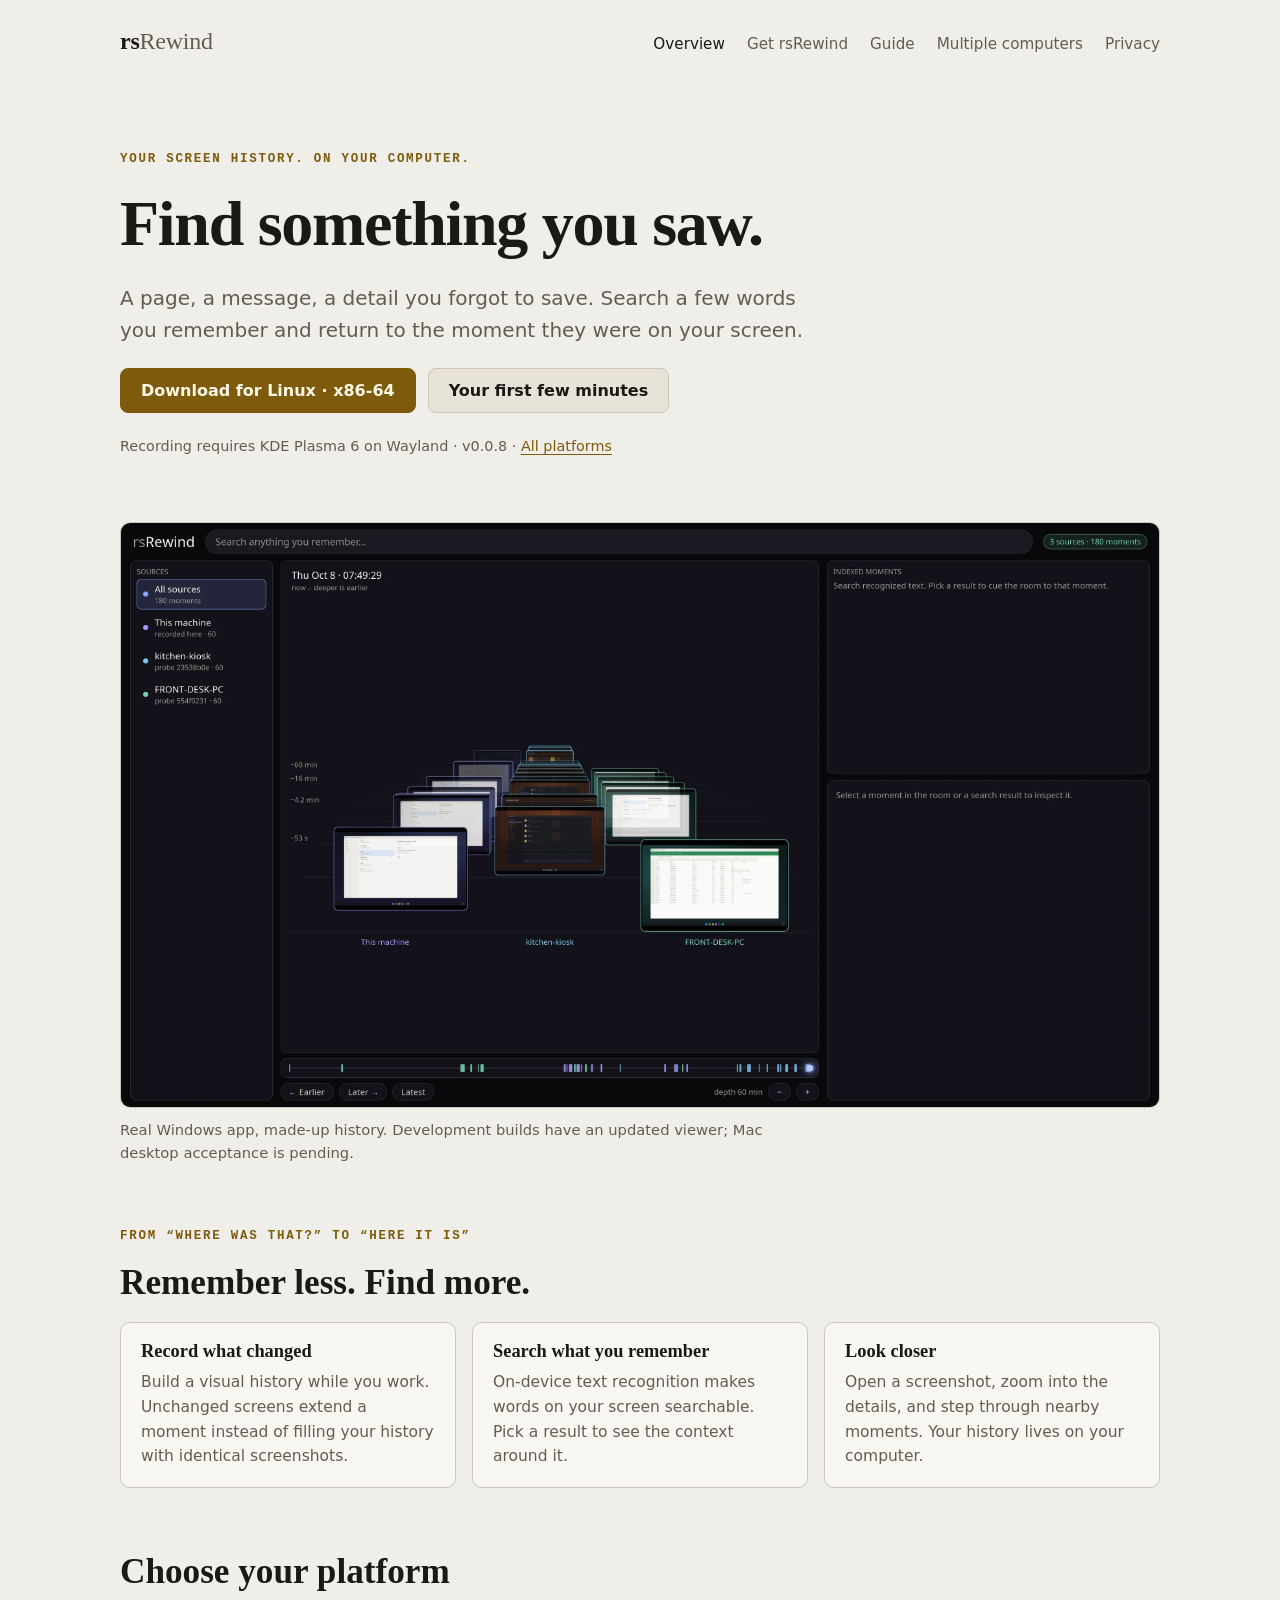
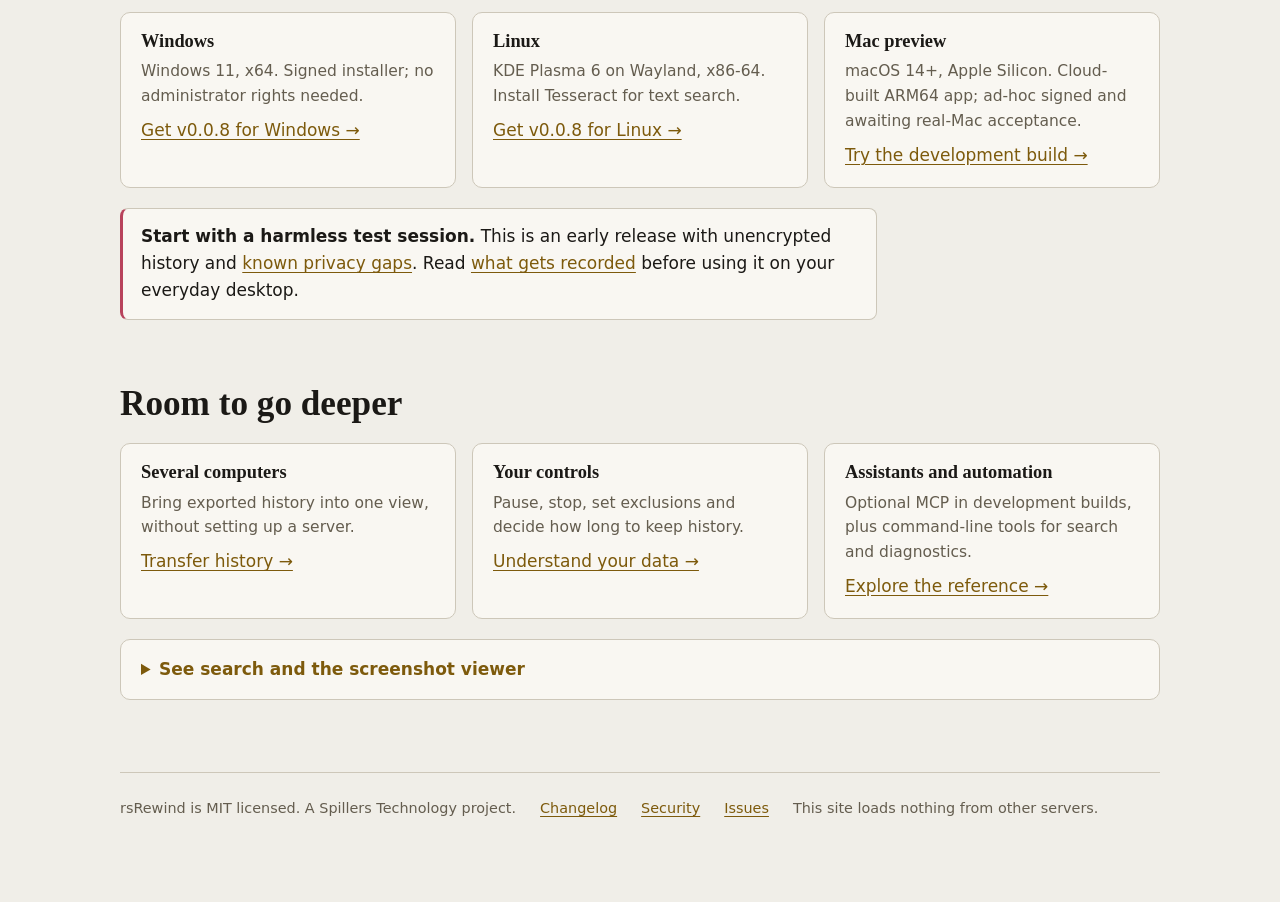
==== site/index.html @ f1f57390 "release: 0.0.8, start the tray icon with the recorder The window starts the tray icon when it finds " ====
<!doctype html>
<html lang="en">
<head>
<meta charset="utf-8">
<meta name="viewport" content="width=device-width,initial-scale=1">
<title>rsRewind — find something you saw</title>
<meta name="description" content="Search your own screen history. Local recording for Windows and KDE Plasma, with an Apple Silicon development preview.">
<link rel="icon" href="data:image/svg+xml,%3Csvg xmlns=%27http://www.w3.org/2000/svg%27 viewBox=%270 0 32 32%27%3E%3Crect width=%2732%27 height=%2732%27 rx=%277%27 fill=%27%230e0d0c%27/%3E%3Ccircle cx=%2716%27 cy=%2716%27 r=%278%27 fill=%27none%27 stroke=%27%23d4a64a%27 stroke-width=%273%27/%3E%3Cpath d=%27M16 8v8l-5 3%27 stroke=%27%23d4a64a%27 stroke-width=%273%27 fill=%27none%27/%3E%3C/svg%3E">
<link rel="stylesheet" href="style.css">
</head>
<body>
<a class="skip" href="#main">Skip to content</a>
<div class="wrap">
<header class="top"><a class="brand" href="index.html">rs<span>Rewind</span></a><nav aria-label="Site"><a href="index.html" aria-current="page">Overview</a><a href="install.html">Get rsRewind</a><a href="guide.html">Guide</a><a href="probes.html">Multiple computers</a><a href="privacy.html">Privacy</a></nav></header>
<main id="main">
<section class="hero"><div class="kicker">Your screen history. On your computer.</div><h1>Find something you saw.</h1><p class="lede">A page, a message, a detail you forgot to save. Search a few words you remember and return to the moment they were on your screen.</p><div class="cta"><a class="btn primary" data-platform-download href="install.html">Get rsRewind</a><a class="btn" href="guide.html">Your first few minutes</a></div><p class="note" data-platform-note>Windows and Linux v0.0.8 · Apple Silicon development preview · <a href="install.html">All platforms</a></p></section>
<figure class="shot wide"><picture><source srcset="img/room-dark.webp" type="image/webp"><img src="img/room-dark.png" width="3200" height="1800" alt="The Windows viewer showing a timeline of screenshots from three computers."></picture><figcaption>Real Windows app, made-up history. Development builds have an updated viewer; Mac desktop acceptance is pending.</figcaption></figure>
<section><div class="kicker">From “where was that?” to “here it is”</div><h2>Remember less. Find more.</h2><div class="grid"><div class="card"><h3>Record what changed</h3><p>Build a visual history while you work. Unchanged screens extend a moment instead of filling your history with identical screenshots.</p></div><div class="card"><h3>Search what you remember</h3><p>On-device text recognition makes words on your screen searchable. Pick a result to see the context around it.</p></div><div class="card"><h3>Look closer</h3><p>Open a screenshot, zoom into the details, and step through nearby moments. Your history lives on your computer.</p></div></div></section>
<section><h2>Choose your platform</h2><div class="grid"><div class="card"><h3>Windows</h3><p>Windows 11, x64. Signed installer; no administrator rights needed.</p><a href="install.html#windows">Get v0.0.8 for Windows →</a></div><div class="card"><h3>Linux</h3><p>KDE Plasma 6 on Wayland, x86-64. Install Tesseract for text search.</p><a href="install.html#linux">Get v0.0.8 for Linux →</a></div><div class="card"><h3>Mac preview</h3><p>macOS 14+, Apple Silicon. Cloud-built ARM64 app; ad-hoc signed and awaiting real-Mac acceptance.</p><a href="install.html#macos">Try the development build →</a></div></div><div class="callout warn"><p><strong>Start with a harmless test session.</strong> This is an early release with unencrypted history and <a href="https://github.com/spilloid/rsRewind/issues/12">known privacy gaps</a>. Read <a href="privacy.html">what gets recorded</a> before using it on your everyday desktop.</p></div></section>
<section><h2>Room to go deeper</h2><div class="grid"><div class="card"><h3>Several computers</h3><p>Bring exported history into one view, without setting up a server.</p><a href="probes.html">Transfer history →</a></div><div class="card"><h3>Your controls</h3><p>Pause, stop, set exclusions and decide how long to keep history.</p><a href="privacy.html">Understand your data →</a></div><div class="card"><h3>Assistants and automation</h3><p>Optional MCP in development builds, plus command-line tools for search and diagnostics.</p><a href="https://github.com/spilloid/rsRewind/blob/main/docs/README.md">Explore the reference →</a></div></div><details><summary>See search and the screenshot viewer</summary><div class="shots"><figure class="shot"><img src="img/search-cue.webp" width="3200" height="1800" loading="lazy" alt="A search result selecting its matching screenshot."><figcaption>Search takes you back to the matching moment.</figcaption></figure><figure class="shot"><img src="img/viewer-fullscreen.webp" width="3200" height="1800" loading="lazy" alt="A full-window screenshot with matching words highlighted."><figcaption>Look closer, then step through adjacent moments.</figcaption></figure></div></details></section>
</main>
<footer>
  <span>rsRewind is MIT licensed. A Spillers Technology project.</span>
  <a href="https://github.com/spilloid/rsRewind/blob/main/CHANGELOG.md">Changelog</a>
  <a href="https://github.com/spilloid/rsRewind/blob/main/SECURITY.md">Security</a>
  <a href="https://github.com/spilloid/rsRewind/issues">Issues</a>
  <span>This site loads nothing from other servers.</span>
</footer>

</div>
<script src="platform.js" defer></script>
</body>
</html>
---- site/style.css ----
/* rsRewind site. Satin black, warm ivory, gold accent. System fonts only: a privacy tool's site
   makes no third-party requests (no web fonts, no analytics, no CDN scripts). */
:root{
  --bg:#0e0d0c; --surface:#171513; --raised:#201d1a; --ink:#efe8da; --muted:#a39a88; --line:#33302b;
  --gold:#d4a64a; --violet:#a597ff; --sky:#6cc1e8; --mint:#6fd0a8; --rose:#e8869a; --on-gold:#17120a;
  --display:Charter,'Iowan Old Style','Palatino Linotype',Palatino,Georgia,serif;
  --body:system-ui,-apple-system,'Segoe UI',Roboto,'Helvetica Neue',sans-serif;
  --mono:ui-monospace,'Cascadia Code','SF Mono',Consolas,monospace;
  color-scheme:dark;
}
@media (prefers-color-scheme:light){:root:not([data-theme="dark"]){
  --bg:#f0eee8; --surface:#f9f7f2; --raised:#e7e3d9; --ink:#1b1916; --muted:#645d4f; --line:#cdc7b9;
  --gold:#7d5a0c; --violet:#5a47d6; --sky:#1f6f99; --mint:#17795a; --rose:#b8435c; --on-gold:#fff8e8; color-scheme:light}}
:root[data-theme="light"]{
  --bg:#f0eee8; --surface:#f9f7f2; --raised:#e7e3d9; --ink:#1b1916; --muted:#645d4f; --line:#cdc7b9;
  --gold:#7d5a0c; --violet:#5a47d6; --sky:#1f6f99; --mint:#17795a; --rose:#b8435c; --on-gold:#fff8e8; color-scheme:light}
:root[data-theme="dark"]{
  --bg:#0e0d0c; --surface:#171513; --raised:#201d1a; --ink:#efe8da; --muted:#a39a88; --line:#33302b;
  --gold:#d4a64a; --violet:#a597ff; --sky:#6cc1e8; --mint:#6fd0a8; --rose:#e8869a; --on-gold:#17120a; color-scheme:dark}
*{box-sizing:border-box}
html{scroll-behavior:smooth}
body{margin:0;background:var(--bg);color:var(--ink);font:400 17px/1.6 var(--body);padding-inline:20px}
a{color:var(--gold);text-underline-offset:3px} a:hover{color:var(--ink)}
a:focus-visible,button:focus-visible{outline:2px solid var(--gold);outline-offset:3px;border-radius:3px}
.wrap{max-width:1040px;margin:0 auto;display:flex;flex-direction:column;gap:72px;padding-block:28px 80px}
header.top{display:flex;flex-wrap:wrap;gap:12px 28px;align-items:baseline;justify-content:space-between}
.brand{font:700 1.5rem var(--display);color:var(--ink);text-decoration:none;letter-spacing:-.01em}
.brand span{color:var(--muted);font-weight:400}
nav{display:flex;flex-wrap:wrap;gap:6px 22px;font-size:.95rem}
nav a{color:var(--muted);text-decoration:none} nav a:hover,nav a[aria-current]{color:var(--ink)}
h1,h2,h3{font-family:var(--display);line-height:1.12;text-wrap:balance;margin:0}
h1{font-size:clamp(2.3rem,6vw,4rem);font-weight:700;letter-spacing:-.02em}
h2{font-size:clamp(1.6rem,3.4vw,2.2rem);font-weight:700}
h3{font-size:1.15rem;font-weight:700}
p{margin:0;max-width:66ch} .lede{font-size:1.25rem;color:var(--muted);max-width:56ch}
.kicker{font:600 .78rem var(--mono);letter-spacing:.14em;text-transform:uppercase;color:var(--gold)}
section{display:flex;flex-direction:column;gap:20px;min-width:0}
.hero{display:flex;flex-direction:column;gap:22px;padding-top:24px}
.cta{display:flex;flex-wrap:wrap;gap:12px;align-items:center}
.btn{display:inline-block;font:600 1rem var(--body);padding:12px 20px;border-radius:8px;text-decoration:none;border:1px solid var(--line);color:var(--ink);background:var(--raised)}
.btn.primary{background:var(--gold);color:var(--on-gold);border-color:var(--gold)}
.btn:hover{border-color:var(--gold);color:var(--ink)} .btn.primary:hover{color:var(--on-gold);filter:brightness(1.08)}
.note{font-size:.9rem;color:var(--muted)}
.grid{display:grid;grid-template-columns:repeat(auto-fit,minmax(250px,1fr));gap:16px}
.card{background:var(--surface);border:1px solid var(--line);border-radius:10px;padding:18px 20px;display:flex;flex-direction:column;gap:8px;min-width:0}
.card p{font-size:.97rem;color:var(--muted)}
pre,code{font-family:var(--mono)} code{font-size:.9em;background:var(--raised);padding:1px 6px;border-radius:4px}
pre{margin:0;background:var(--surface);border:1px solid var(--line);border-radius:8px;padding:14px 16px;overflow-x:auto;font-size:.88rem;line-height:1.55}
pre code{background:none;padding:0}
.shot{margin:0;display:flex;flex-direction:column;gap:10px}
.shot img{width:100%;height:auto;display:block;border-radius:10px;border:1px solid var(--line);background:var(--surface)}
.shot figcaption{font-size:.92rem;color:var(--muted);max-width:70ch}
.shots{display:grid;grid-template-columns:repeat(auto-fit,minmax(min(100%,460px),1fr));gap:28px}
.shot.wide{grid-column:1/-1}
.tablewrap{overflow-x:auto;border:1px solid var(--line);border-radius:10px}
table{border-collapse:collapse;width:100%;min-width:560px;font-size:.95rem}
th,td{padding:10px 14px;text-align:left;border-bottom:1px solid var(--line);vertical-align:top}
th{font-size:.74rem;letter-spacing:.1em;text-transform:uppercase;color:var(--muted)} tr:last-child td{border-bottom:0}
ol.steps{margin:0;padding-left:1.3em;display:flex;flex-direction:column;gap:14px;max-width:68ch}
.callout{border:1px solid var(--line);border-left:3px solid var(--gold);border-radius:8px;padding:14px 18px;background:var(--surface);max-width:70ch}
.callout.warn{border-left-color:var(--rose)}
footer{border-top:1px solid var(--line);padding-top:24px;display:flex;flex-wrap:wrap;gap:8px 24px;color:var(--muted);font-size:.9rem}
@media (max-width:560px){body{font-size:16px;padding-inline:16px}.wrap{gap:56px}table{min-width:0;font-size:.9rem}th,td{padding:9px 10px}}
@media (prefers-reduced-motion:reduce){html{scroll-behavior:auto}}

main{display:flex;flex-direction:column;gap:64px;min-width:0}
section[id]{scroll-margin-top:24px}
details{border:1px solid var(--line);border-radius:10px;padding:16px 20px;background:var(--surface)}
summary{cursor:pointer;font-weight:600;color:var(--gold)}
summary:focus-visible{outline:2px solid var(--gold);outline-offset:4px}
details[open]>:not(summary){margin-top:18px}
details section{margin-top:32px}
.skip{position:absolute;top:-100px;left:16px;background:var(--surface);padding:12px;z-index:2}
.skip:focus{top:8px}
@media(max-width:560px){main{gap:48px}.btn{width:100%;text-align:center}}
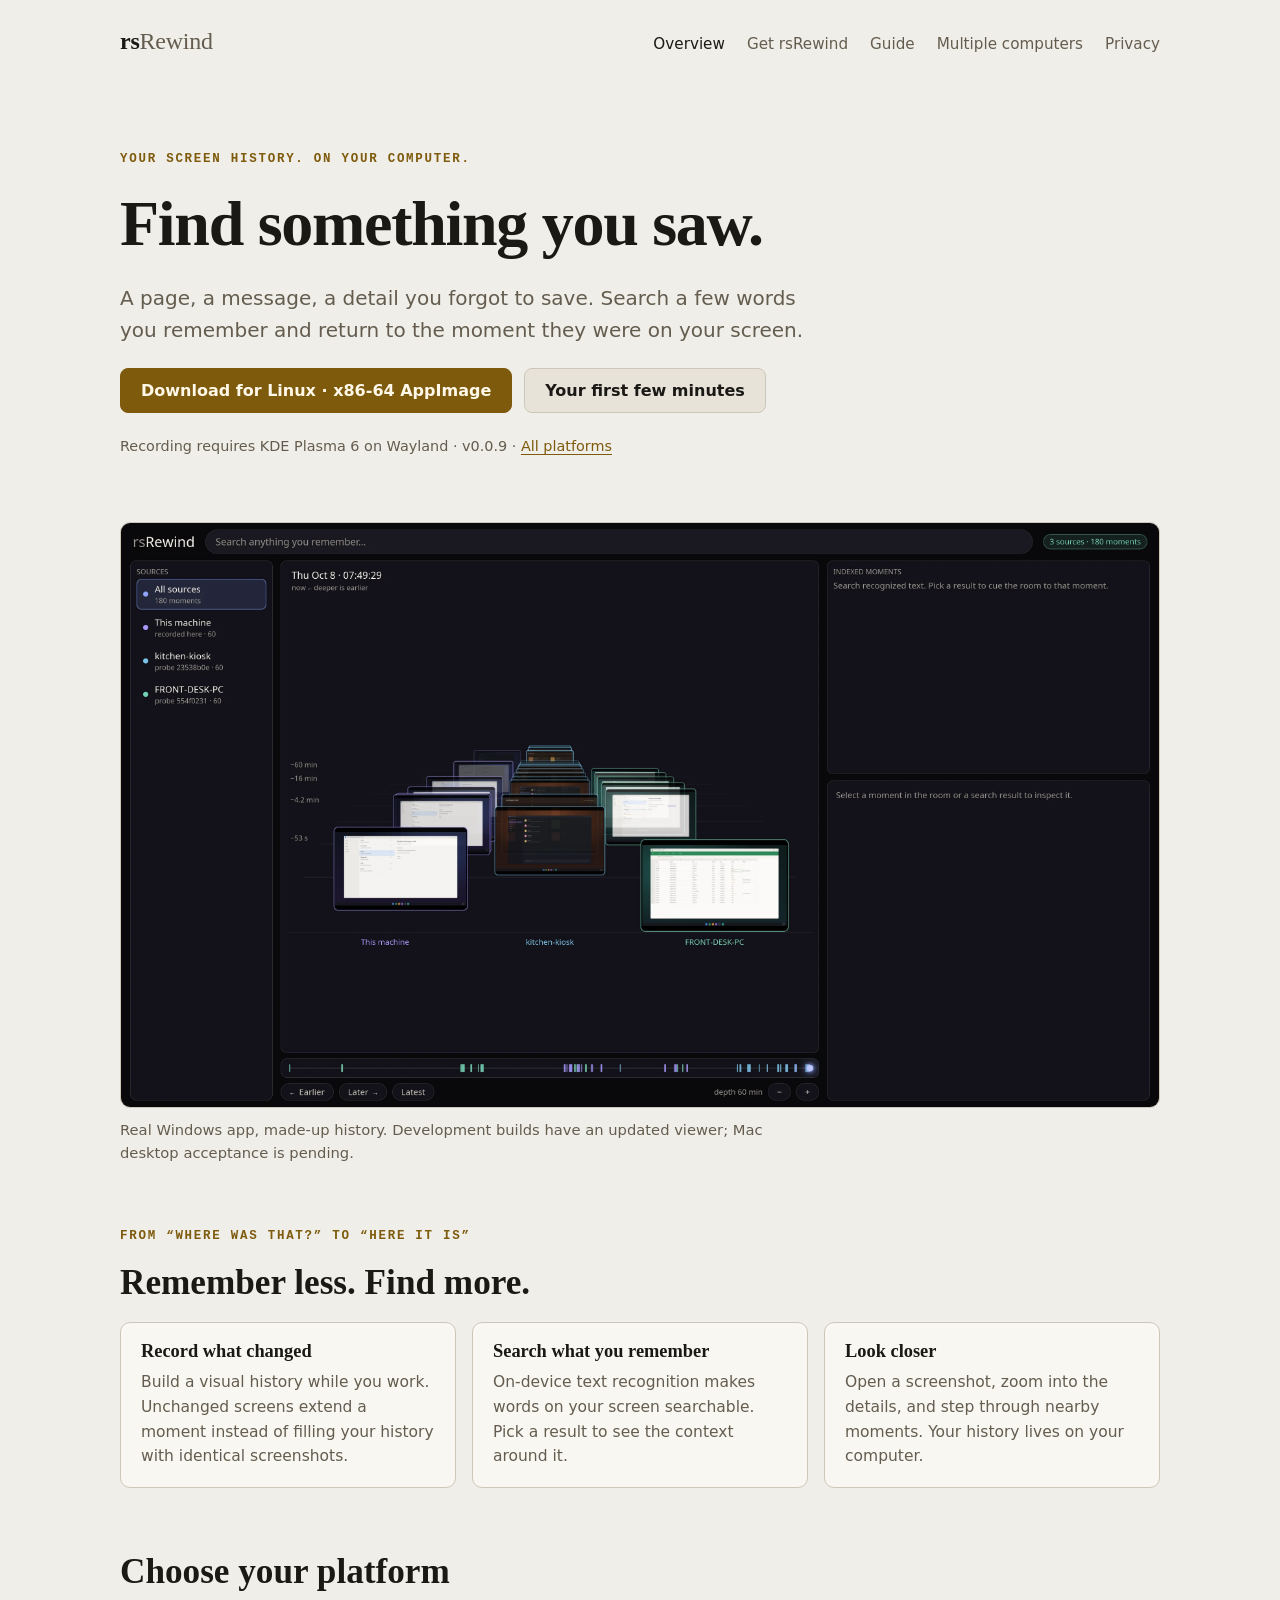
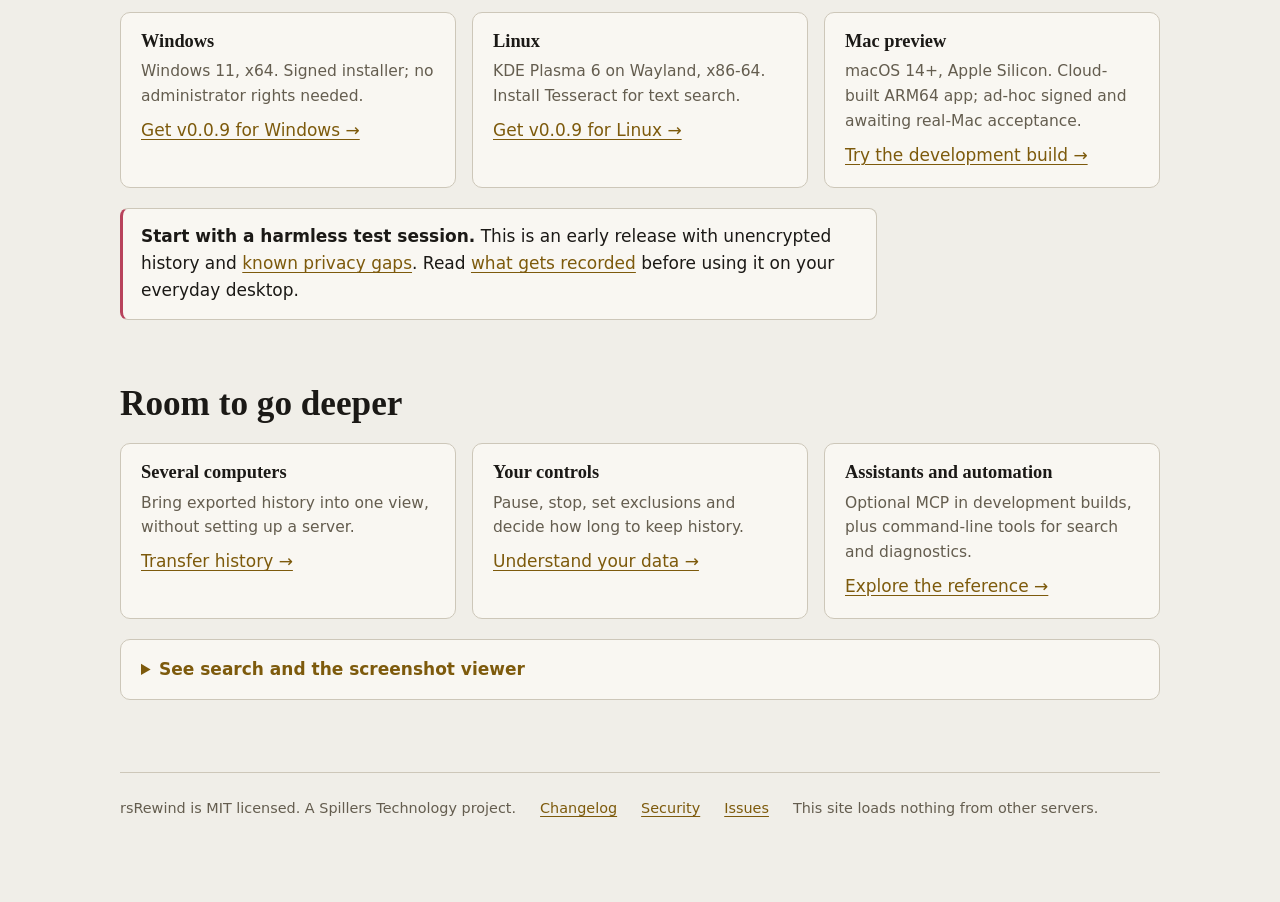
==== commit 30b15e3f: "release: 0.0.9, one launcher on every platform 'rsrewind launch' (also bare 'rsrewind') brings up th" ====
--- a/site/index.html
+++ b/site/index.html
@@ -13,10 +13,10 @@
 <div class="wrap">
 <header class="top"><a class="brand" href="index.html">rs<span>Rewind</span></a><nav aria-label="Site"><a href="index.html" aria-current="page">Overview</a><a href="install.html">Get rsRewind</a><a href="guide.html">Guide</a><a href="probes.html">Multiple computers</a><a href="privacy.html">Privacy</a></nav></header>
 <main id="main">
-<section class="hero"><div class="kicker">Your screen history. On your computer.</div><h1>Find something you saw.</h1><p class="lede">A page, a message, a detail you forgot to save. Search a few words you remember and return to the moment they were on your screen.</p><div class="cta"><a class="btn primary" data-platform-download href="install.html">Get rsRewind</a><a class="btn" href="guide.html">Your first few minutes</a></div><p class="note" data-platform-note>Windows and Linux v0.0.8 · Apple Silicon development preview · <a href="install.html">All platforms</a></p></section>
+<section class="hero"><div class="kicker">Your screen history. On your computer.</div><h1>Find something you saw.</h1><p class="lede">A page, a message, a detail you forgot to save. Search a few words you remember and return to the moment they were on your screen.</p><div class="cta"><a class="btn primary" data-platform-download href="install.html">Get rsRewind</a><a class="btn" href="guide.html">Your first few minutes</a></div><p class="note" data-platform-note>Windows and Linux v0.0.9 · Apple Silicon development preview · <a href="install.html">All platforms</a></p></section>
 <figure class="shot wide"><picture><source srcset="img/room-dark.webp" type="image/webp"><img src="img/room-dark.png" width="3200" height="1800" alt="The Windows viewer showing a timeline of screenshots from three computers."></picture><figcaption>Real Windows app, made-up history. Development builds have an updated viewer; Mac desktop acceptance is pending.</figcaption></figure>
 <section><div class="kicker">From “where was that?” to “here it is”</div><h2>Remember less. Find more.</h2><div class="grid"><div class="card"><h3>Record what changed</h3><p>Build a visual history while you work. Unchanged screens extend a moment instead of filling your history with identical screenshots.</p></div><div class="card"><h3>Search what you remember</h3><p>On-device text recognition makes words on your screen searchable. Pick a result to see the context around it.</p></div><div class="card"><h3>Look closer</h3><p>Open a screenshot, zoom into the details, and step through nearby moments. Your history lives on your computer.</p></div></div></section>
-<section><h2>Choose your platform</h2><div class="grid"><div class="card"><h3>Windows</h3><p>Windows 11, x64. Signed installer; no administrator rights needed.</p><a href="install.html#windows">Get v0.0.8 for Windows →</a></div><div class="card"><h3>Linux</h3><p>KDE Plasma 6 on Wayland, x86-64. Install Tesseract for text search.</p><a href="install.html#linux">Get v0.0.8 for Linux →</a></div><div class="card"><h3>Mac preview</h3><p>macOS 14+, Apple Silicon. Cloud-built ARM64 app; ad-hoc signed and awaiting real-Mac acceptance.</p><a href="install.html#macos">Try the development build →</a></div></div><div class="callout warn"><p><strong>Start with a harmless test session.</strong> This is an early release with unencrypted history and <a href="https://github.com/spilloid/rsRewind/issues/12">known privacy gaps</a>. Read <a href="privacy.html">what gets recorded</a> before using it on your everyday desktop.</p></div></section>
+<section><h2>Choose your platform</h2><div class="grid"><div class="card"><h3>Windows</h3><p>Windows 11, x64. Signed installer; no administrator rights needed.</p><a href="install.html#windows">Get v0.0.9 for Windows →</a></div><div class="card"><h3>Linux</h3><p>KDE Plasma 6 on Wayland, x86-64. Install Tesseract for text search.</p><a href="install.html#linux">Get v0.0.9 for Linux →</a></div><div class="card"><h3>Mac preview</h3><p>macOS 14+, Apple Silicon. Cloud-built ARM64 app; ad-hoc signed and awaiting real-Mac acceptance.</p><a href="install.html#macos">Try the development build →</a></div></div><div class="callout warn"><p><strong>Start with a harmless test session.</strong> This is an early release with unencrypted history and <a href="https://github.com/spilloid/rsRewind/issues/12">known privacy gaps</a>. Read <a href="privacy.html">what gets recorded</a> before using it on your everyday desktop.</p></div></section>
 <section><h2>Room to go deeper</h2><div class="grid"><div class="card"><h3>Several computers</h3><p>Bring exported history into one view, without setting up a server.</p><a href="probes.html">Transfer history →</a></div><div class="card"><h3>Your controls</h3><p>Pause, stop, set exclusions and decide how long to keep history.</p><a href="privacy.html">Understand your data →</a></div><div class="card"><h3>Assistants and automation</h3><p>Optional MCP in development builds, plus command-line tools for search and diagnostics.</p><a href="https://github.com/spilloid/rsRewind/blob/main/docs/README.md">Explore the reference →</a></div></div><details><summary>See search and the screenshot viewer</summary><div class="shots"><figure class="shot"><img src="img/search-cue.webp" width="3200" height="1800" loading="lazy" alt="A search result selecting its matching screenshot."><figcaption>Search takes you back to the matching moment.</figcaption></figure><figure class="shot"><img src="img/viewer-fullscreen.webp" width="3200" height="1800" loading="lazy" alt="A full-window screenshot with matching words highlighted."><figcaption>Look closer, then step through adjacent moments.</figcaption></figure></div></details></section>
 </main>
 <footer>
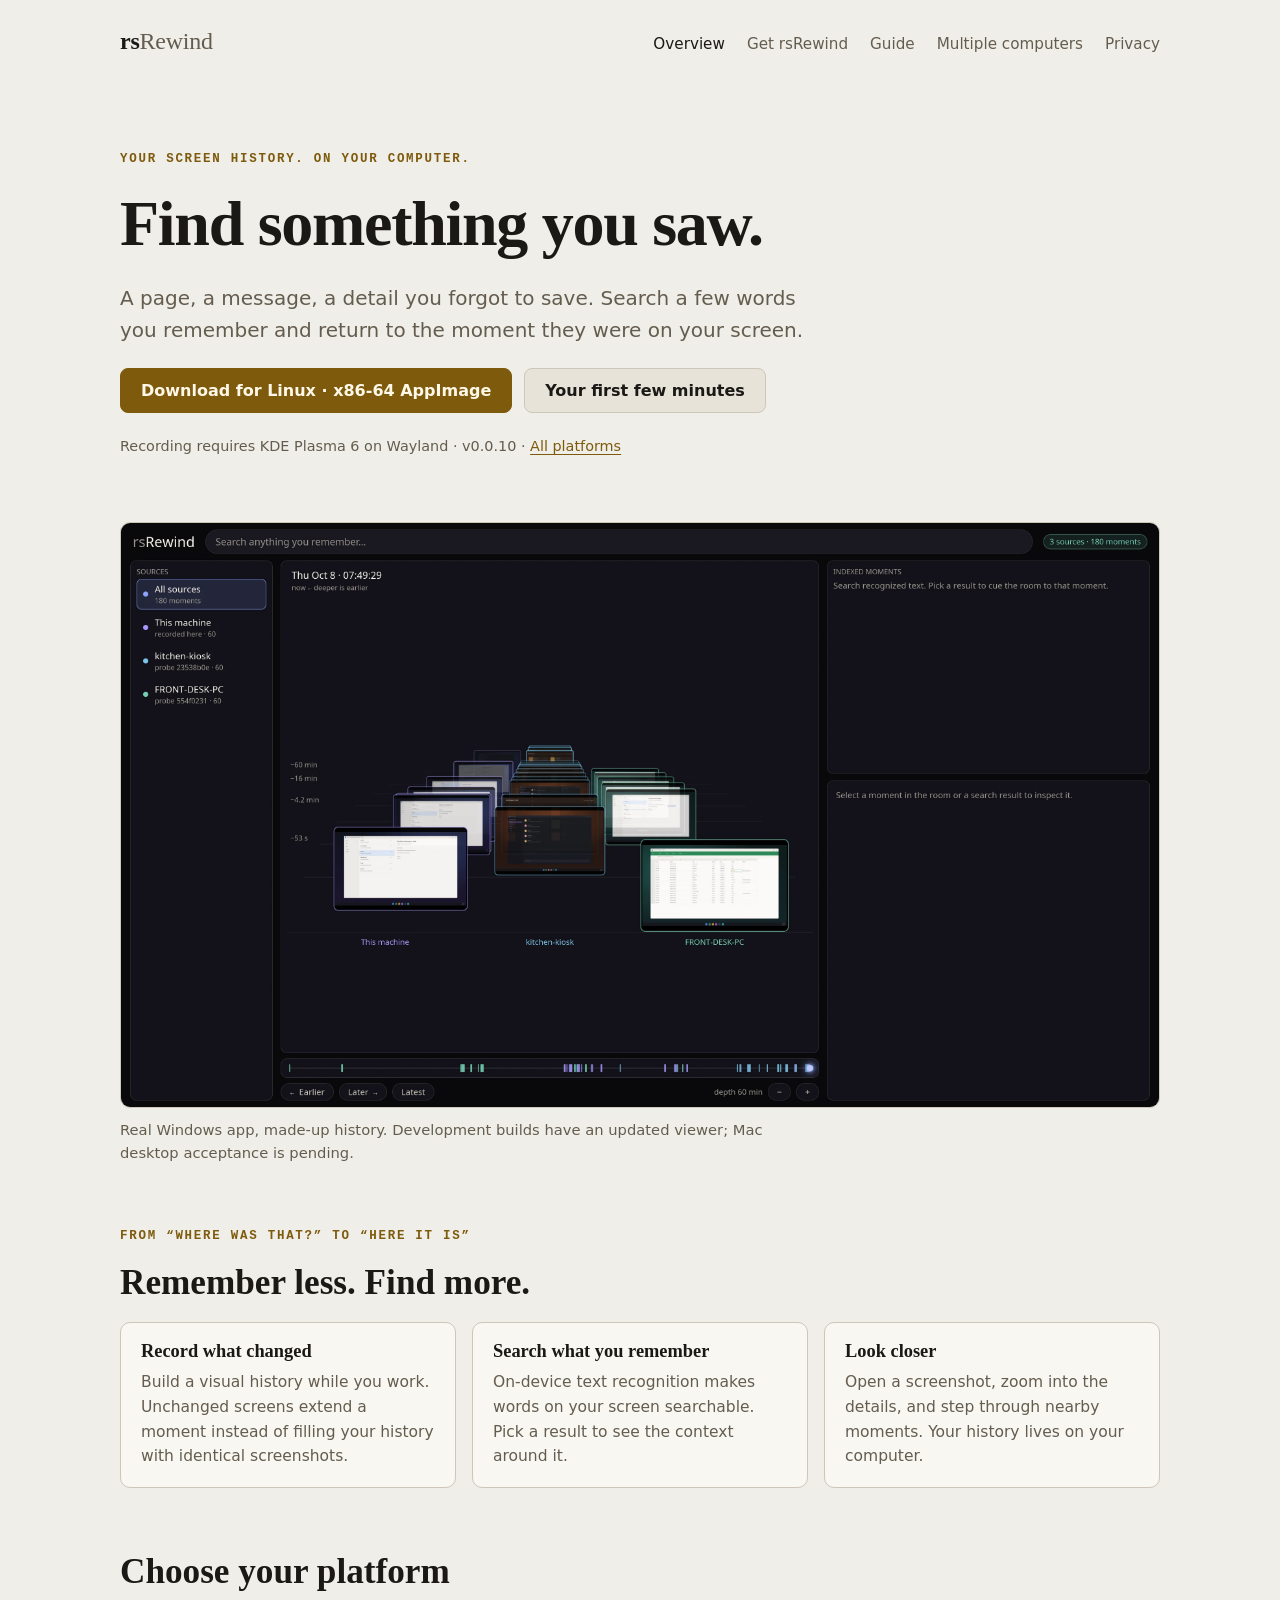
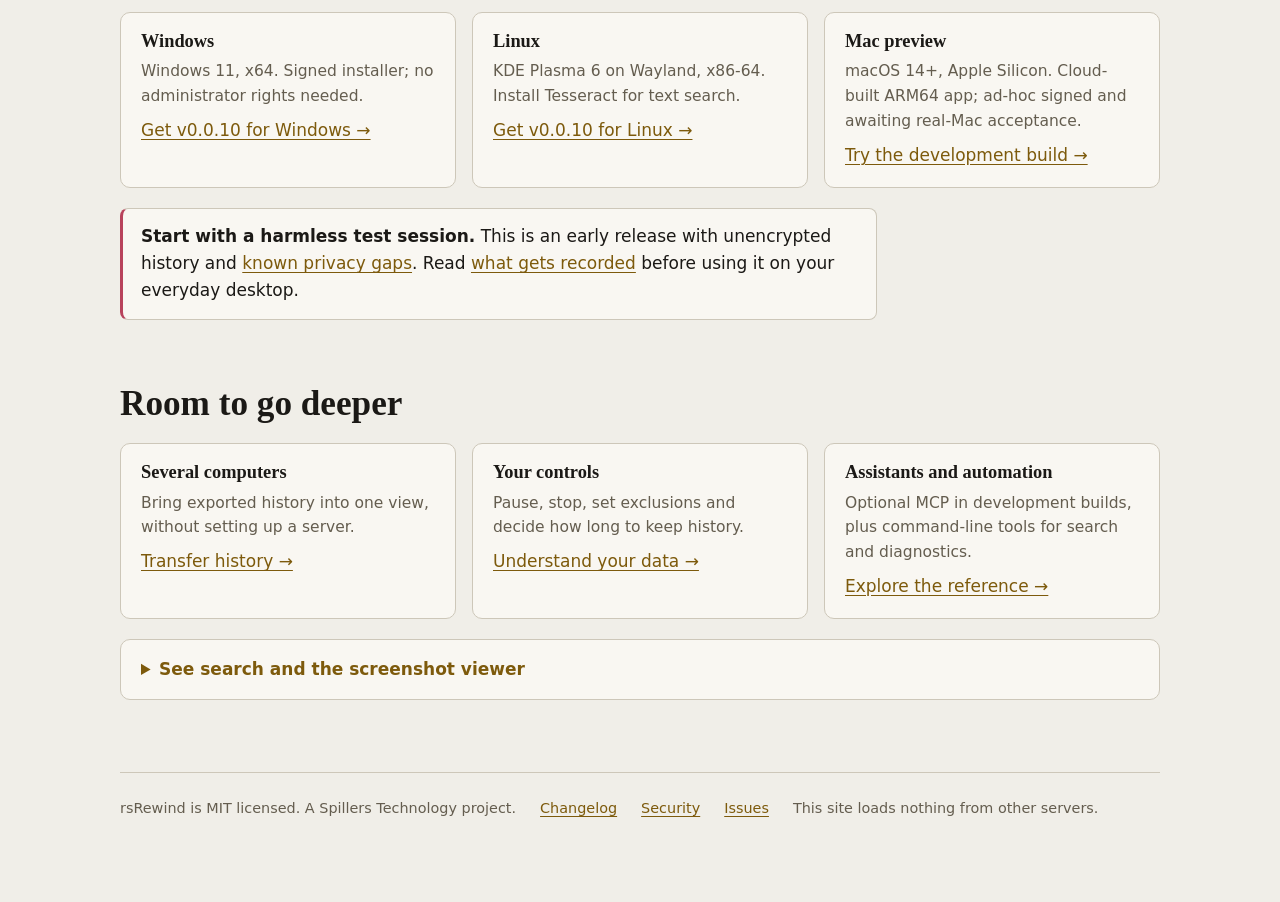
==== commit f499bf78: "release: 0.0.10, Quit on the tray stops recording Quit used to remove the icon and leave the recorde" ====
--- a/site/index.html
+++ b/site/index.html
@@ -13,10 +13,10 @@
 <div class="wrap">
 <header class="top"><a class="brand" href="index.html">rs<span>Rewind</span></a><nav aria-label="Site"><a href="index.html" aria-current="page">Overview</a><a href="install.html">Get rsRewind</a><a href="guide.html">Guide</a><a href="probes.html">Multiple computers</a><a href="privacy.html">Privacy</a></nav></header>
 <main id="main">
-<section class="hero"><div class="kicker">Your screen history. On your computer.</div><h1>Find something you saw.</h1><p class="lede">A page, a message, a detail you forgot to save. Search a few words you remember and return to the moment they were on your screen.</p><div class="cta"><a class="btn primary" data-platform-download href="install.html">Get rsRewind</a><a class="btn" href="guide.html">Your first few minutes</a></div><p class="note" data-platform-note>Windows and Linux v0.0.9 · Apple Silicon development preview · <a href="install.html">All platforms</a></p></section>
+<section class="hero"><div class="kicker">Your screen history. On your computer.</div><h1>Find something you saw.</h1><p class="lede">A page, a message, a detail you forgot to save. Search a few words you remember and return to the moment they were on your screen.</p><div class="cta"><a class="btn primary" data-platform-download href="install.html">Get rsRewind</a><a class="btn" href="guide.html">Your first few minutes</a></div><p class="note" data-platform-note>Windows and Linux v0.0.10 · Apple Silicon development preview · <a href="install.html">All platforms</a></p></section>
 <figure class="shot wide"><picture><source srcset="img/room-dark.webp" type="image/webp"><img src="img/room-dark.png" width="3200" height="1800" alt="The Windows viewer showing a timeline of screenshots from three computers."></picture><figcaption>Real Windows app, made-up history. Development builds have an updated viewer; Mac desktop acceptance is pending.</figcaption></figure>
 <section><div class="kicker">From “where was that?” to “here it is”</div><h2>Remember less. Find more.</h2><div class="grid"><div class="card"><h3>Record what changed</h3><p>Build a visual history while you work. Unchanged screens extend a moment instead of filling your history with identical screenshots.</p></div><div class="card"><h3>Search what you remember</h3><p>On-device text recognition makes words on your screen searchable. Pick a result to see the context around it.</p></div><div class="card"><h3>Look closer</h3><p>Open a screenshot, zoom into the details, and step through nearby moments. Your history lives on your computer.</p></div></div></section>
-<section><h2>Choose your platform</h2><div class="grid"><div class="card"><h3>Windows</h3><p>Windows 11, x64. Signed installer; no administrator rights needed.</p><a href="install.html#windows">Get v0.0.9 for Windows →</a></div><div class="card"><h3>Linux</h3><p>KDE Plasma 6 on Wayland, x86-64. Install Tesseract for text search.</p><a href="install.html#linux">Get v0.0.9 for Linux →</a></div><div class="card"><h3>Mac preview</h3><p>macOS 14+, Apple Silicon. Cloud-built ARM64 app; ad-hoc signed and awaiting real-Mac acceptance.</p><a href="install.html#macos">Try the development build →</a></div></div><div class="callout warn"><p><strong>Start with a harmless test session.</strong> This is an early release with unencrypted history and <a href="https://github.com/spilloid/rsRewind/issues/12">known privacy gaps</a>. Read <a href="privacy.html">what gets recorded</a> before using it on your everyday desktop.</p></div></section>
+<section><h2>Choose your platform</h2><div class="grid"><div class="card"><h3>Windows</h3><p>Windows 11, x64. Signed installer; no administrator rights needed.</p><a href="install.html#windows">Get v0.0.10 for Windows →</a></div><div class="card"><h3>Linux</h3><p>KDE Plasma 6 on Wayland, x86-64. Install Tesseract for text search.</p><a href="install.html#linux">Get v0.0.10 for Linux →</a></div><div class="card"><h3>Mac preview</h3><p>macOS 14+, Apple Silicon. Cloud-built ARM64 app; ad-hoc signed and awaiting real-Mac acceptance.</p><a href="install.html#macos">Try the development build →</a></div></div><div class="callout warn"><p><strong>Start with a harmless test session.</strong> This is an early release with unencrypted history and <a href="https://github.com/spilloid/rsRewind/issues/12">known privacy gaps</a>. Read <a href="privacy.html">what gets recorded</a> before using it on your everyday desktop.</p></div></section>
 <section><h2>Room to go deeper</h2><div class="grid"><div class="card"><h3>Several computers</h3><p>Bring exported history into one view, without setting up a server.</p><a href="probes.html">Transfer history →</a></div><div class="card"><h3>Your controls</h3><p>Pause, stop, set exclusions and decide how long to keep history.</p><a href="privacy.html">Understand your data →</a></div><div class="card"><h3>Assistants and automation</h3><p>Optional MCP in development builds, plus command-line tools for search and diagnostics.</p><a href="https://github.com/spilloid/rsRewind/blob/main/docs/README.md">Explore the reference →</a></div></div><details><summary>See search and the screenshot viewer</summary><div class="shots"><figure class="shot"><img src="img/search-cue.webp" width="3200" height="1800" loading="lazy" alt="A search result selecting its matching screenshot."><figcaption>Search takes you back to the matching moment.</figcaption></figure><figure class="shot"><img src="img/viewer-fullscreen.webp" width="3200" height="1800" loading="lazy" alt="A full-window screenshot with matching words highlighted."><figcaption>Look closer, then step through adjacent moments.</figcaption></figure></div></details></section>
 </main>
 <footer>
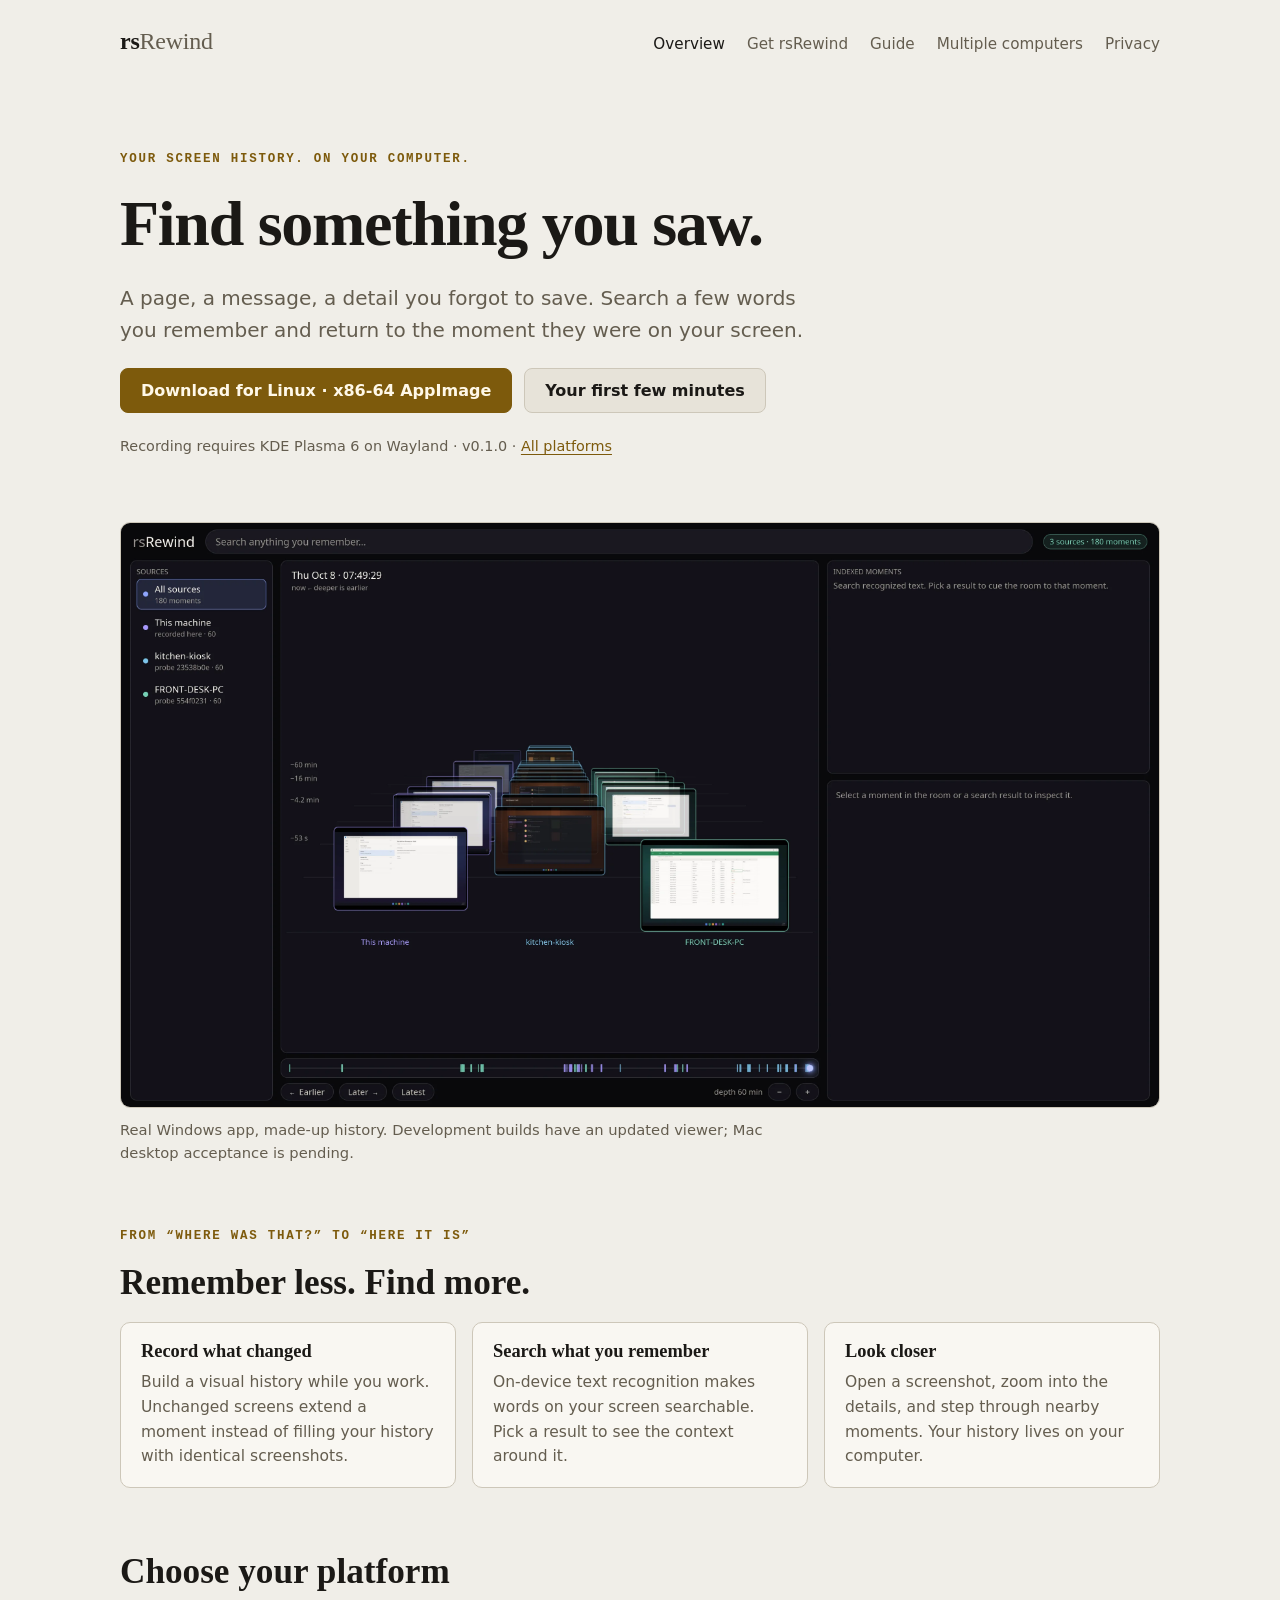
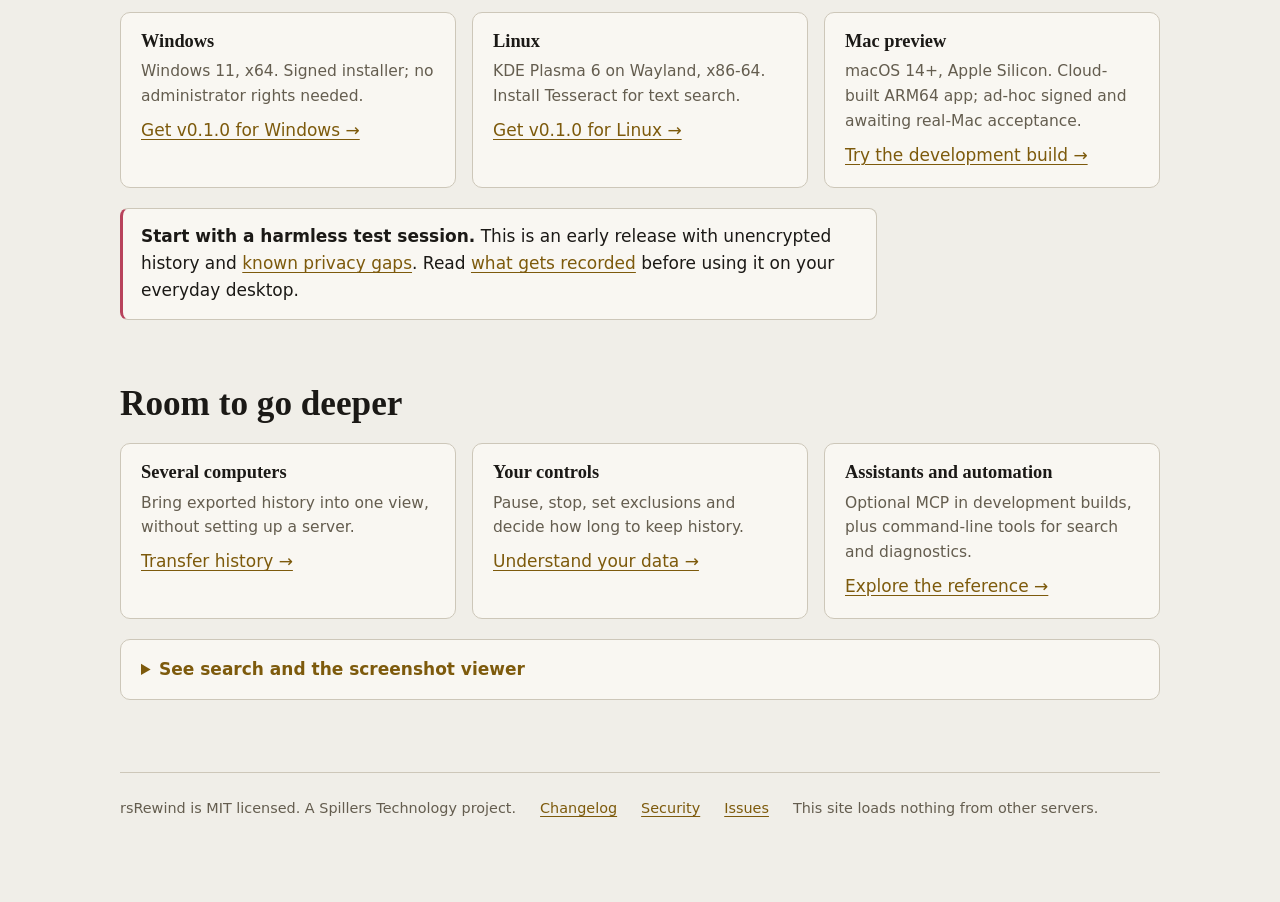
==== commit 5d89839a: "release: 0.1.0, marks, keyframes, navigator, selection and exports Co-Authored-By: Claude Sonnet 5.5" ====
--- a/site/index.html
+++ b/site/index.html
@@ -13,10 +13,10 @@
 <div class="wrap">
 <header class="top"><a class="brand" href="index.html">rs<span>Rewind</span></a><nav aria-label="Site"><a href="index.html" aria-current="page">Overview</a><a href="install.html">Get rsRewind</a><a href="guide.html">Guide</a><a href="probes.html">Multiple computers</a><a href="privacy.html">Privacy</a></nav></header>
 <main id="main">
-<section class="hero"><div class="kicker">Your screen history. On your computer.</div><h1>Find something you saw.</h1><p class="lede">A page, a message, a detail you forgot to save. Search a few words you remember and return to the moment they were on your screen.</p><div class="cta"><a class="btn primary" data-platform-download href="install.html">Get rsRewind</a><a class="btn" href="guide.html">Your first few minutes</a></div><p class="note" data-platform-note>Windows and Linux v0.0.10 · Apple Silicon development preview · <a href="install.html">All platforms</a></p></section>
+<section class="hero"><div class="kicker">Your screen history. On your computer.</div><h1>Find something you saw.</h1><p class="lede">A page, a message, a detail you forgot to save. Search a few words you remember and return to the moment they were on your screen.</p><div class="cta"><a class="btn primary" data-platform-download href="install.html">Get rsRewind</a><a class="btn" href="guide.html">Your first few minutes</a></div><p class="note" data-platform-note>Windows and Linux v0.1.0 · Apple Silicon development preview · <a href="install.html">All platforms</a></p></section>
 <figure class="shot wide"><picture><source srcset="img/room-dark.webp" type="image/webp"><img src="img/room-dark.png" width="3200" height="1800" alt="The Windows viewer showing a timeline of screenshots from three computers."></picture><figcaption>Real Windows app, made-up history. Development builds have an updated viewer; Mac desktop acceptance is pending.</figcaption></figure>
 <section><div class="kicker">From “where was that?” to “here it is”</div><h2>Remember less. Find more.</h2><div class="grid"><div class="card"><h3>Record what changed</h3><p>Build a visual history while you work. Unchanged screens extend a moment instead of filling your history with identical screenshots.</p></div><div class="card"><h3>Search what you remember</h3><p>On-device text recognition makes words on your screen searchable. Pick a result to see the context around it.</p></div><div class="card"><h3>Look closer</h3><p>Open a screenshot, zoom into the details, and step through nearby moments. Your history lives on your computer.</p></div></div></section>
-<section><h2>Choose your platform</h2><div class="grid"><div class="card"><h3>Windows</h3><p>Windows 11, x64. Signed installer; no administrator rights needed.</p><a href="install.html#windows">Get v0.0.10 for Windows →</a></div><div class="card"><h3>Linux</h3><p>KDE Plasma 6 on Wayland, x86-64. Install Tesseract for text search.</p><a href="install.html#linux">Get v0.0.10 for Linux →</a></div><div class="card"><h3>Mac preview</h3><p>macOS 14+, Apple Silicon. Cloud-built ARM64 app; ad-hoc signed and awaiting real-Mac acceptance.</p><a href="install.html#macos">Try the development build →</a></div></div><div class="callout warn"><p><strong>Start with a harmless test session.</strong> This is an early release with unencrypted history and <a href="https://github.com/spilloid/rsRewind/issues/12">known privacy gaps</a>. Read <a href="privacy.html">what gets recorded</a> before using it on your everyday desktop.</p></div></section>
+<section><h2>Choose your platform</h2><div class="grid"><div class="card"><h3>Windows</h3><p>Windows 11, x64. Signed installer; no administrator rights needed.</p><a href="install.html#windows">Get v0.1.0 for Windows →</a></div><div class="card"><h3>Linux</h3><p>KDE Plasma 6 on Wayland, x86-64. Install Tesseract for text search.</p><a href="install.html#linux">Get v0.1.0 for Linux →</a></div><div class="card"><h3>Mac preview</h3><p>macOS 14+, Apple Silicon. Cloud-built ARM64 app; ad-hoc signed and awaiting real-Mac acceptance.</p><a href="install.html#macos">Try the development build →</a></div></div><div class="callout warn"><p><strong>Start with a harmless test session.</strong> This is an early release with unencrypted history and <a href="https://github.com/spilloid/rsRewind/issues/12">known privacy gaps</a>. Read <a href="privacy.html">what gets recorded</a> before using it on your everyday desktop.</p></div></section>
 <section><h2>Room to go deeper</h2><div class="grid"><div class="card"><h3>Several computers</h3><p>Bring exported history into one view, without setting up a server.</p><a href="probes.html">Transfer history →</a></div><div class="card"><h3>Your controls</h3><p>Pause, stop, set exclusions and decide how long to keep history.</p><a href="privacy.html">Understand your data →</a></div><div class="card"><h3>Assistants and automation</h3><p>Optional MCP in development builds, plus command-line tools for search and diagnostics.</p><a href="https://github.com/spilloid/rsRewind/blob/main/docs/README.md">Explore the reference →</a></div></div><details><summary>See search and the screenshot viewer</summary><div class="shots"><figure class="shot"><img src="img/search-cue.webp" width="3200" height="1800" loading="lazy" alt="A search result selecting its matching screenshot."><figcaption>Search takes you back to the matching moment.</figcaption></figure><figure class="shot"><img src="img/viewer-fullscreen.webp" width="3200" height="1800" loading="lazy" alt="A full-window screenshot with matching words highlighted."><figcaption>Look closer, then step through adjacent moments.</figcaption></figure></div></details></section>
 </main>
 <footer>
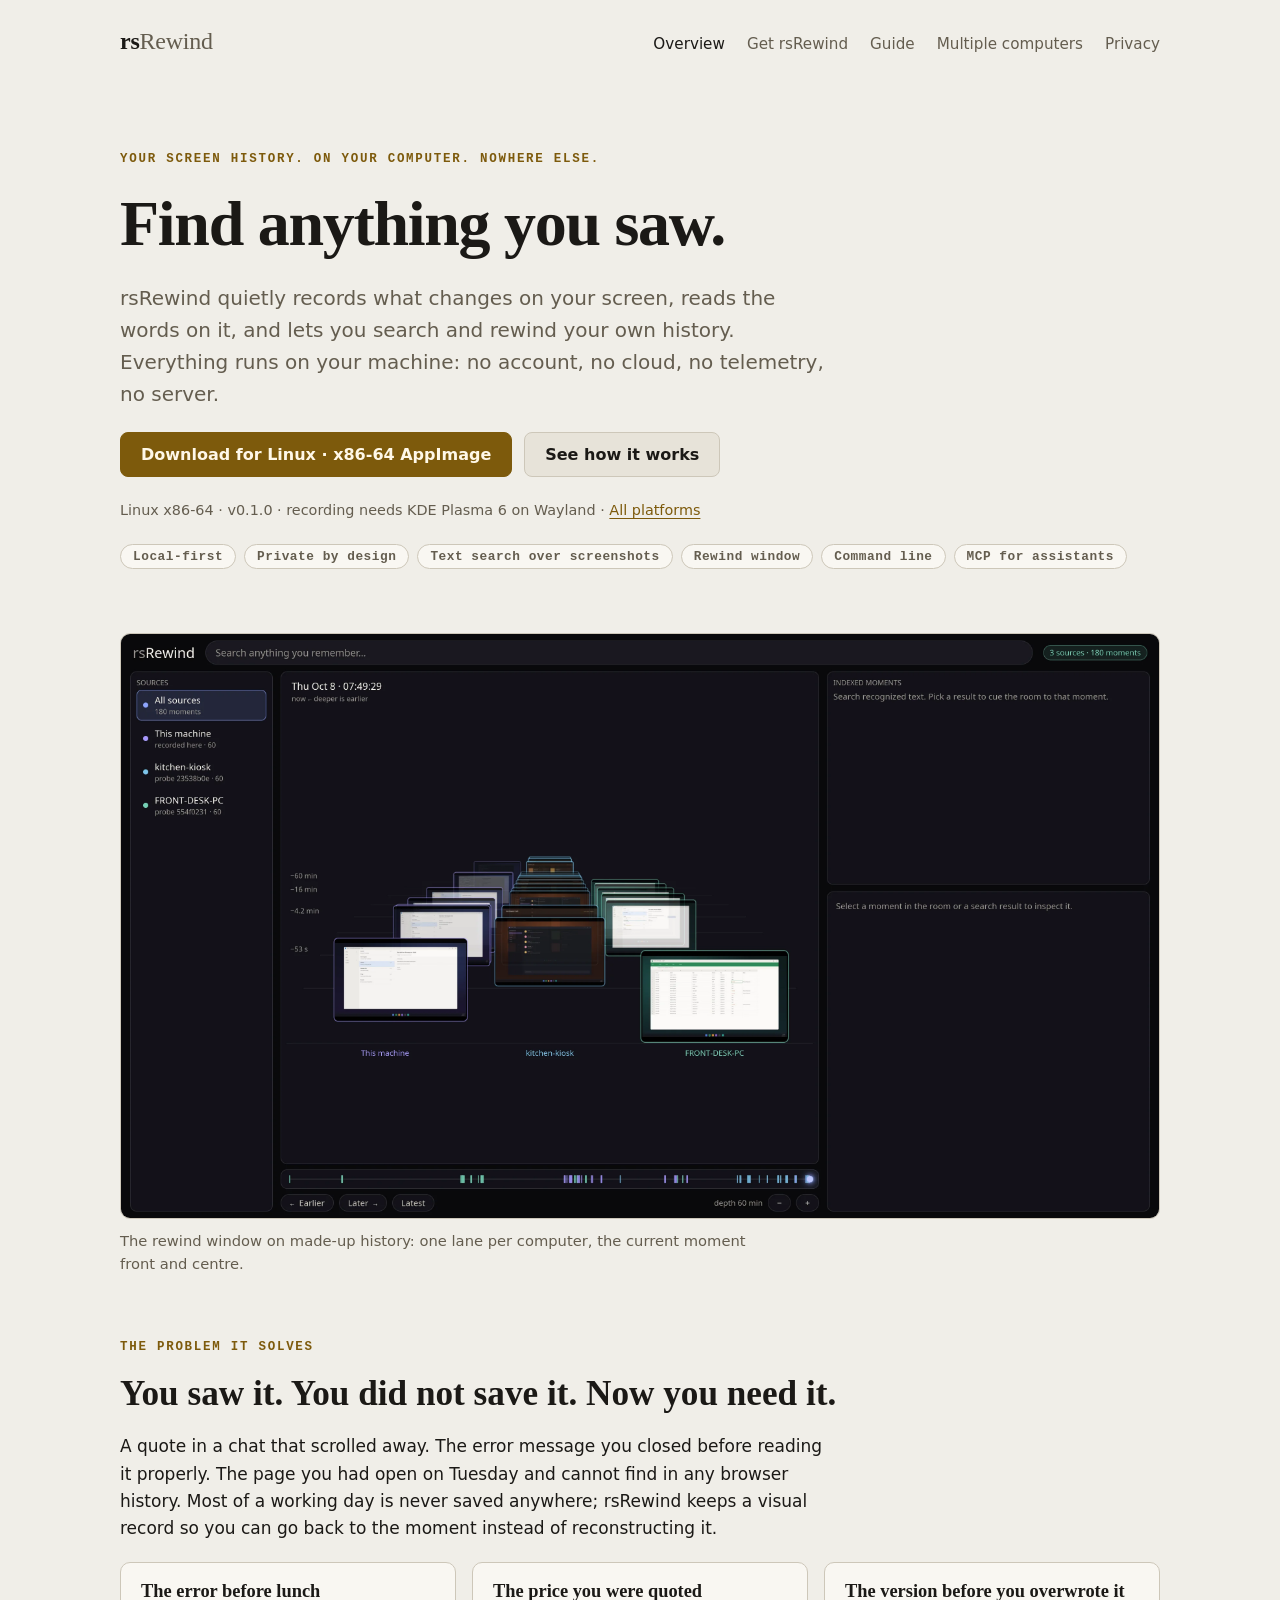
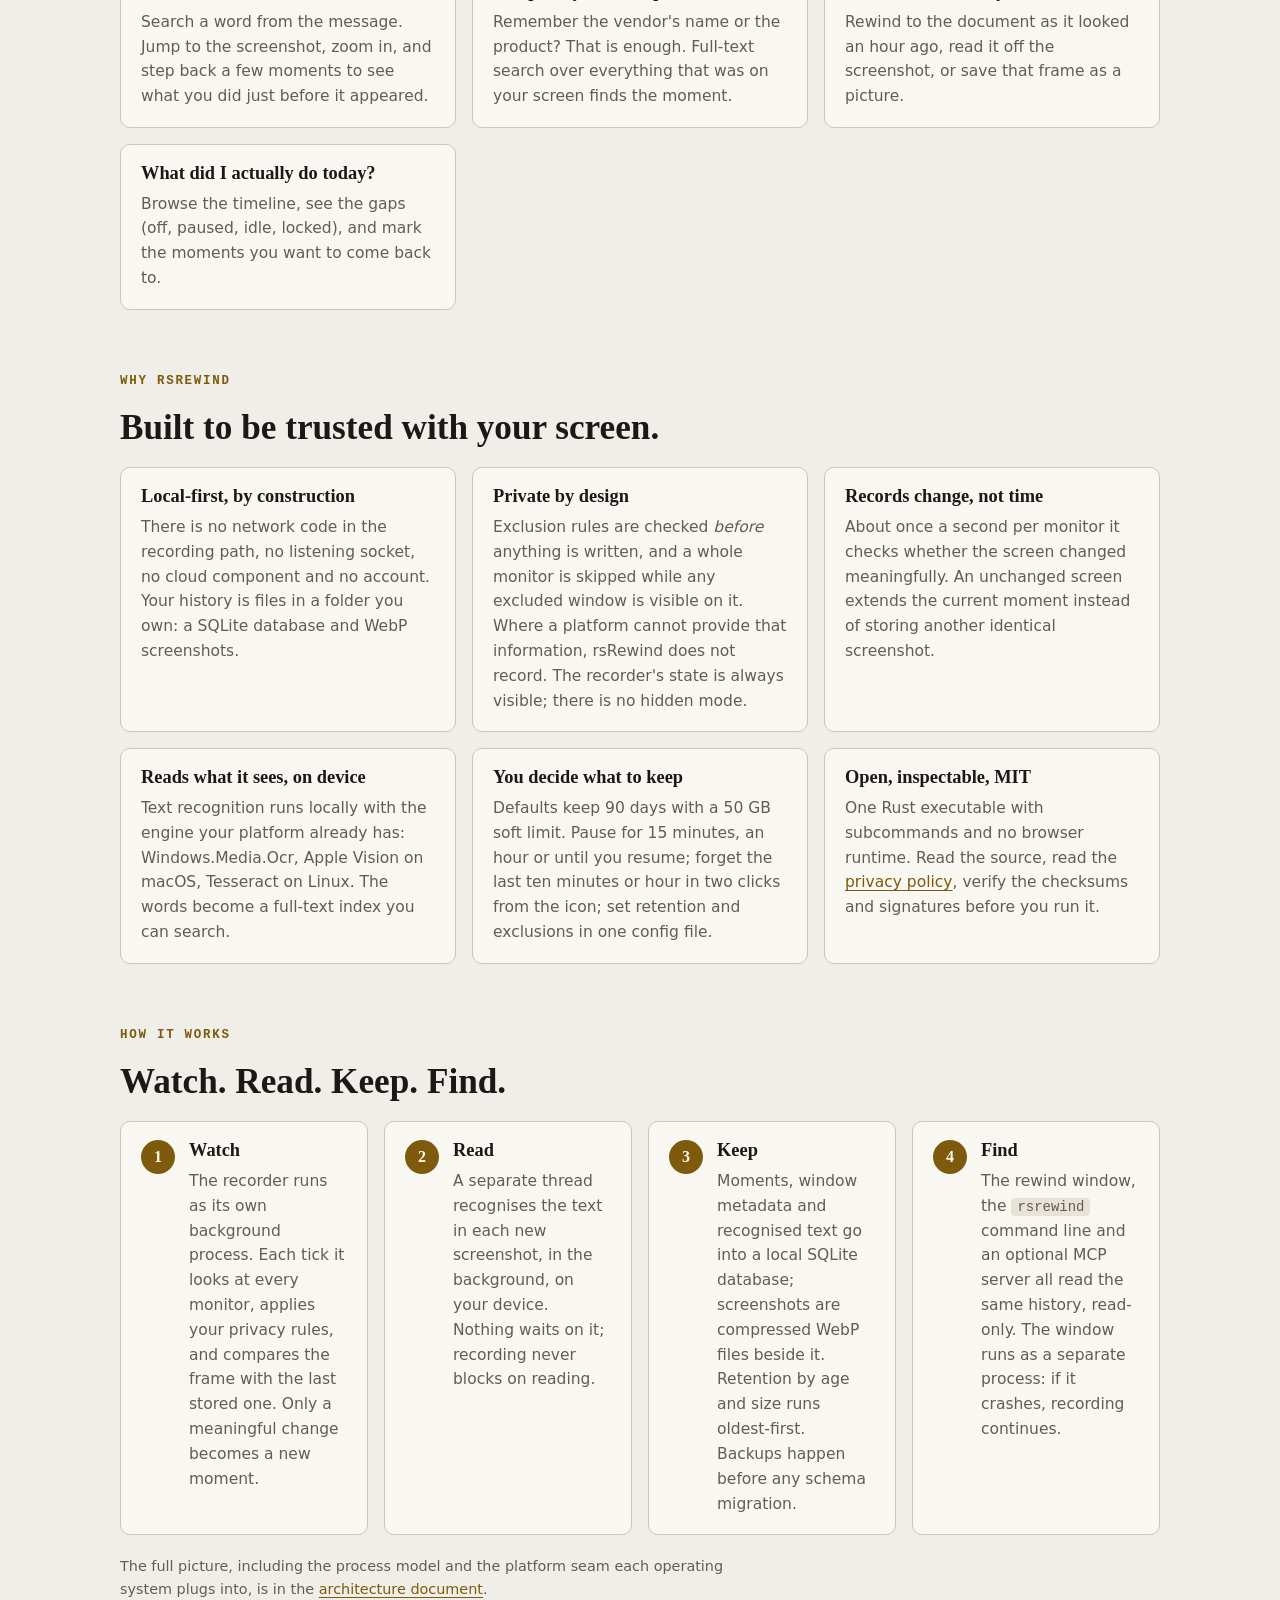
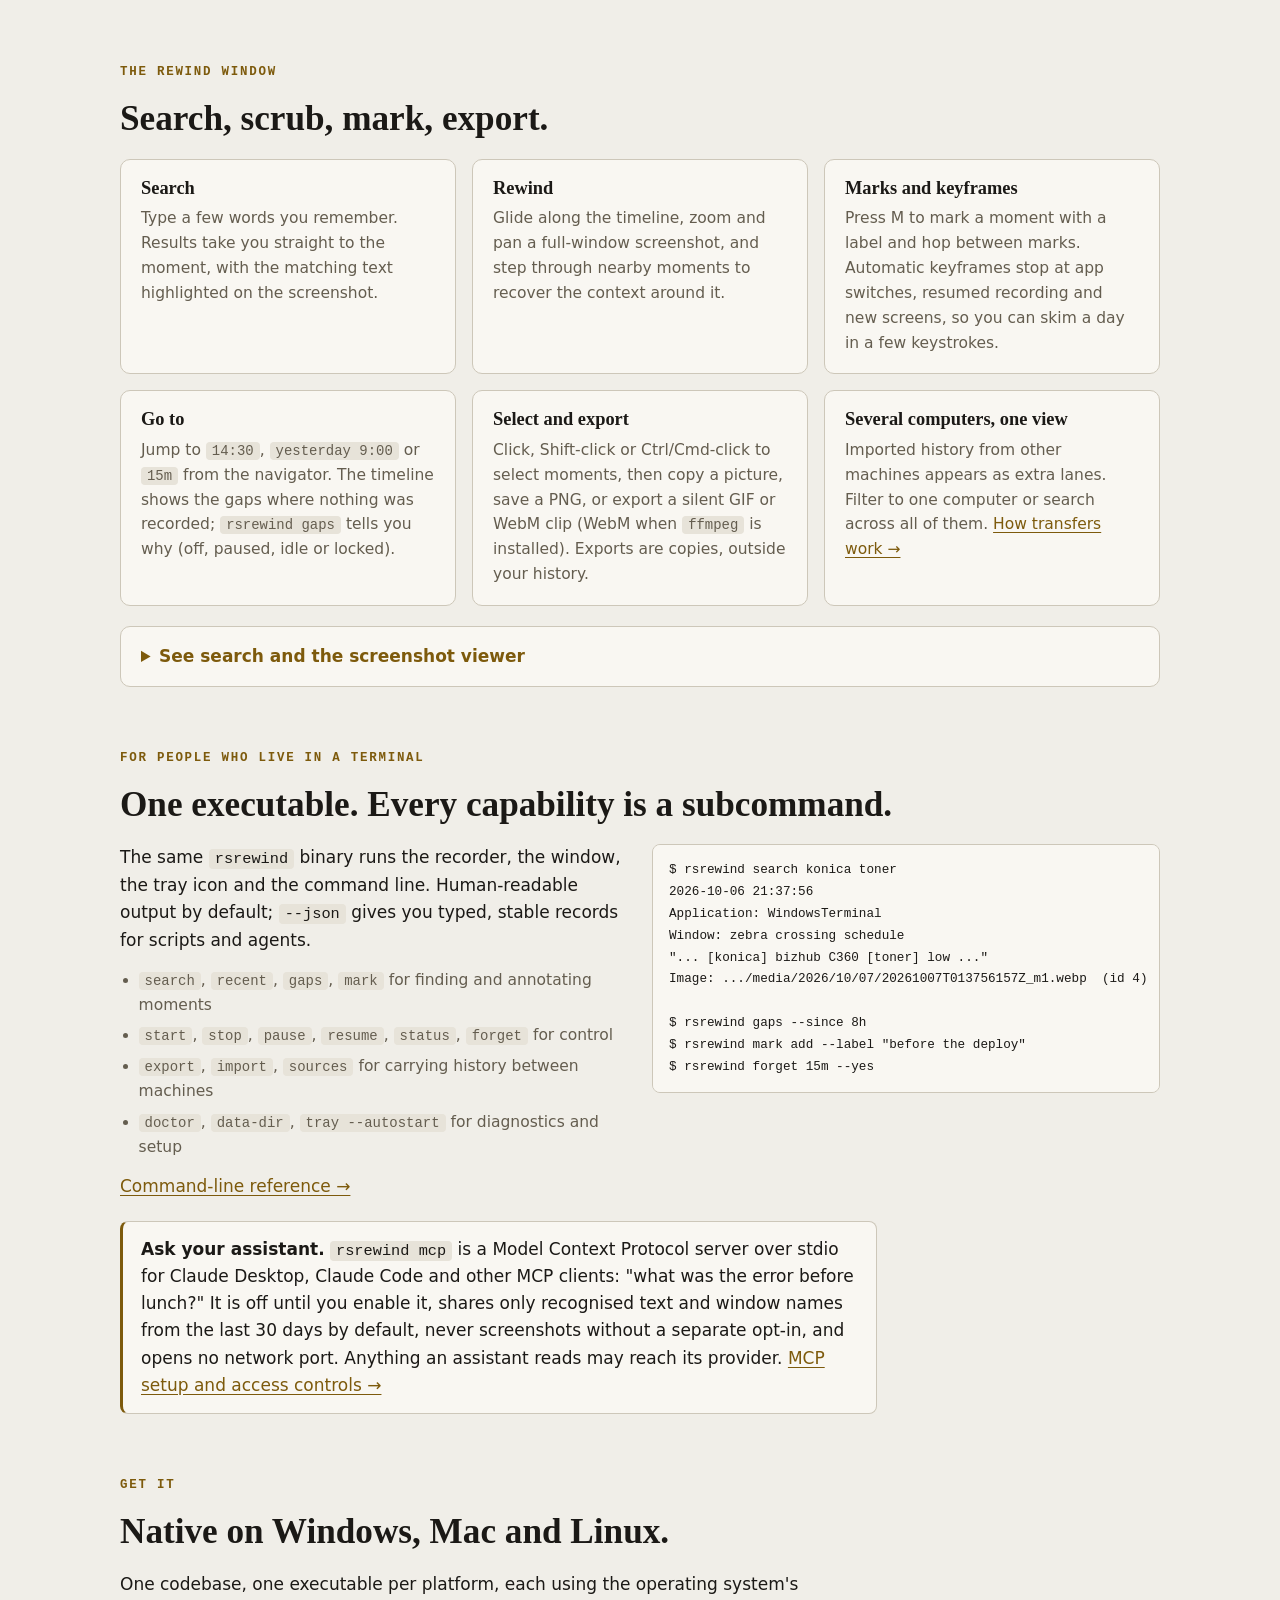
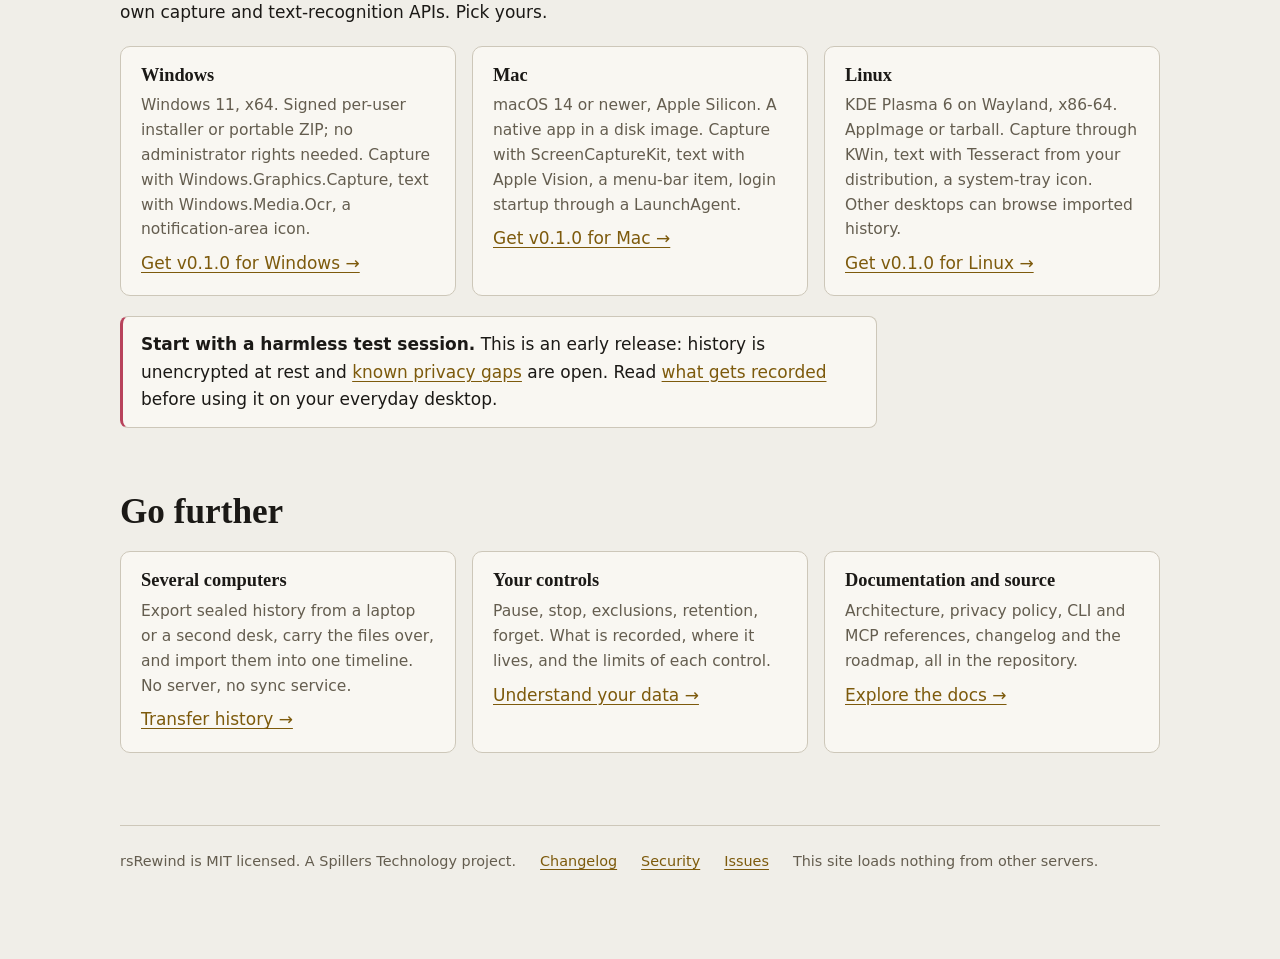
==== commit 11a662a9: "site, docs: product pitch upgrade; present macOS as a fully supported platform Rewrites the website " ====
--- a/site/index.html
+++ b/site/index.html
@@ -3,8 +3,8 @@
 <head>
 <meta charset="utf-8">
 <meta name="viewport" content="width=device-width,initial-scale=1">
-<title>rsRewind — find something you saw</title>
-<meta name="description" content="Search your own screen history. Local recording for Windows and KDE Plasma, with an Apple Silicon development preview.">
+<title>rsRewind — find anything you saw</title>
+<meta name="description" content="A searchable, local-first history of your screen for Windows, macOS and KDE Plasma. Records what changes, reads the text on your screen, and lets you search and rewind it. No cloud, no account, no telemetry.">
 <link rel="icon" href="data:image/svg+xml,%3Csvg xmlns=%27http://www.w3.org/2000/svg%27 viewBox=%270 0 32 32%27%3E%3Crect width=%2732%27 height=%2732%27 rx=%277%27 fill=%27%230e0d0c%27/%3E%3Ccircle cx=%2716%27 cy=%2716%27 r=%278%27 fill=%27none%27 stroke=%27%23d4a64a%27 stroke-width=%273%27/%3E%3Cpath d=%27M16 8v8l-5 3%27 stroke=%27%23d4a64a%27 stroke-width=%273%27 fill=%27none%27/%3E%3C/svg%3E">
 <link rel="stylesheet" href="style.css">
 </head>
@@ -13,11 +13,118 @@
 <div class="wrap">
 <header class="top"><a class="brand" href="index.html">rs<span>Rewind</span></a><nav aria-label="Site"><a href="index.html" aria-current="page">Overview</a><a href="install.html">Get rsRewind</a><a href="guide.html">Guide</a><a href="probes.html">Multiple computers</a><a href="privacy.html">Privacy</a></nav></header>
 <main id="main">
-<section class="hero"><div class="kicker">Your screen history. On your computer.</div><h1>Find something you saw.</h1><p class="lede">A page, a message, a detail you forgot to save. Search a few words you remember and return to the moment they were on your screen.</p><div class="cta"><a class="btn primary" data-platform-download href="install.html">Get rsRewind</a><a class="btn" href="guide.html">Your first few minutes</a></div><p class="note" data-platform-note>Windows and Linux v0.1.0 · Apple Silicon development preview · <a href="install.html">All platforms</a></p></section>
-<figure class="shot wide"><picture><source srcset="img/room-dark.webp" type="image/webp"><img src="img/room-dark.png" width="3200" height="1800" alt="The Windows viewer showing a timeline of screenshots from three computers."></picture><figcaption>Real Windows app, made-up history. Development builds have an updated viewer; Mac desktop acceptance is pending.</figcaption></figure>
-<section><div class="kicker">From “where was that?” to “here it is”</div><h2>Remember less. Find more.</h2><div class="grid"><div class="card"><h3>Record what changed</h3><p>Build a visual history while you work. Unchanged screens extend a moment instead of filling your history with identical screenshots.</p></div><div class="card"><h3>Search what you remember</h3><p>On-device text recognition makes words on your screen searchable. Pick a result to see the context around it.</p></div><div class="card"><h3>Look closer</h3><p>Open a screenshot, zoom into the details, and step through nearby moments. Your history lives on your computer.</p></div></div></section>
-<section><h2>Choose your platform</h2><div class="grid"><div class="card"><h3>Windows</h3><p>Windows 11, x64. Signed installer; no administrator rights needed.</p><a href="install.html#windows">Get v0.1.0 for Windows →</a></div><div class="card"><h3>Linux</h3><p>KDE Plasma 6 on Wayland, x86-64. Install Tesseract for text search.</p><a href="install.html#linux">Get v0.1.0 for Linux →</a></div><div class="card"><h3>Mac preview</h3><p>macOS 14+, Apple Silicon. Cloud-built ARM64 app; ad-hoc signed and awaiting real-Mac acceptance.</p><a href="install.html#macos">Try the development build →</a></div></div><div class="callout warn"><p><strong>Start with a harmless test session.</strong> This is an early release with unencrypted history and <a href="https://github.com/spilloid/rsRewind/issues/12">known privacy gaps</a>. Read <a href="privacy.html">what gets recorded</a> before using it on your everyday desktop.</p></div></section>
-<section><h2>Room to go deeper</h2><div class="grid"><div class="card"><h3>Several computers</h3><p>Bring exported history into one view, without setting up a server.</p><a href="probes.html">Transfer history →</a></div><div class="card"><h3>Your controls</h3><p>Pause, stop, set exclusions and decide how long to keep history.</p><a href="privacy.html">Understand your data →</a></div><div class="card"><h3>Assistants and automation</h3><p>Optional MCP in development builds, plus command-line tools for search and diagnostics.</p><a href="https://github.com/spilloid/rsRewind/blob/main/docs/README.md">Explore the reference →</a></div></div><details><summary>See search and the screenshot viewer</summary><div class="shots"><figure class="shot"><img src="img/search-cue.webp" width="3200" height="1800" loading="lazy" alt="A search result selecting its matching screenshot."><figcaption>Search takes you back to the matching moment.</figcaption></figure><figure class="shot"><img src="img/viewer-fullscreen.webp" width="3200" height="1800" loading="lazy" alt="A full-window screenshot with matching words highlighted."><figcaption>Look closer, then step through adjacent moments.</figcaption></figure></div></details></section>
+
+<section class="hero">
+  <div class="kicker">Your screen history. On your computer. Nowhere else.</div>
+  <h1>Find anything you saw.</h1>
+  <p class="lede">rsRewind quietly records what changes on your screen, reads the words on it, and lets you search and rewind your own history. Everything runs on your machine: no account, no cloud, no telemetry, no server.</p>
+  <div class="cta"><a class="btn primary" data-platform-download href="install.html">Get rsRewind</a><a class="btn" href="#how">See how it works</a></div>
+  <p class="note" data-platform-note>v0.1.0 for Windows 11, macOS 14+ (Apple Silicon) and KDE Plasma 6 · MIT licensed · <a href="install.html">All platforms</a></p>
+  <ul class="pills" aria-label="Highlights"><li>Local-first</li><li>Private by design</li><li>Text search over screenshots</li><li>Rewind window</li><li>Command line</li><li>MCP for assistants</li></ul>
+</section>
+
+<figure class="shot wide"><picture><source srcset="img/room-dark.webp" type="image/webp"><img src="img/room-dark.png" width="3200" height="1800" alt="The rewind window showing a timeline of screenshots from three computers."></picture><figcaption>The rewind window on made-up history: one lane per computer, the current moment front and centre.</figcaption></figure>
+
+<section>
+  <div class="kicker">The problem it solves</div>
+  <h2>You saw it. You did not save it. Now you need it.</h2>
+  <p>A quote in a chat that scrolled away. The error message you closed before reading it properly. The page you had open on Tuesday and cannot find in any browser history. Most of a working day is never saved anywhere; rsRewind keeps a visual record so you can go back to the moment instead of reconstructing it.</p>
+  <div class="grid">
+    <div class="card"><h3>The error before lunch</h3><p>Search a word from the message. Jump to the screenshot, zoom in, and step back a few moments to see what you did just before it appeared.</p></div>
+    <div class="card"><h3>The price you were quoted</h3><p>Remember the vendor's name or the product? That is enough. Full-text search over everything that was on your screen finds the moment.</p></div>
+    <div class="card"><h3>The version before you overwrote it</h3><p>Rewind to the document as it looked an hour ago, read it off the screenshot, or save that frame as a picture.</p></div>
+    <div class="card"><h3>What did I actually do today?</h3><p>Browse the timeline, see the gaps (off, paused, idle, locked), and mark the moments you want to come back to.</p></div>
+  </div>
+</section>
+
+<section>
+  <div class="kicker">Why rsRewind</div>
+  <h2>Built to be trusted with your screen.</h2>
+  <div class="grid">
+    <div class="card"><h3>Local-first, by construction</h3><p>There is no network code in the recording path, no listening socket, no cloud component and no account. Your history is files in a folder you own: a SQLite database and WebP screenshots.</p></div>
+    <div class="card"><h3>Private by design</h3><p>Exclusion rules are checked <em>before</em> anything is written, and a whole monitor is skipped while any excluded window is visible on it. Where a platform cannot provide that information, rsRewind does not record. The recorder's state is always visible; there is no hidden mode.</p></div>
+    <div class="card"><h3>Records change, not time</h3><p>About once a second per monitor it checks whether the screen changed meaningfully. An unchanged screen extends the current moment instead of storing another identical screenshot.</p></div>
+    <div class="card"><h3>Reads what it sees, on device</h3><p>Text recognition runs locally with the engine your platform already has: Windows.Media.Ocr, Apple Vision on macOS, Tesseract on Linux. The words become a full-text index you can search.</p></div>
+    <div class="card"><h3>You decide what to keep</h3><p>Defaults keep 90 days with a 50 GB soft limit. Pause for 15 minutes, an hour or until you resume; forget the last ten minutes or hour in two clicks from the icon; set retention and exclusions in one config file.</p></div>
+    <div class="card"><h3>Open, inspectable, MIT</h3><p>One Rust executable with subcommands and no browser runtime. Read the source, read the <a href="privacy.html">privacy policy</a>, verify the checksums and signatures before you run it.</p></div>
+  </div>
+</section>
+
+<section id="how">
+  <div class="kicker">How it works</div>
+  <h2>Watch. Read. Keep. Find.</h2>
+  <ol class="flow">
+    <li><span class="step">1</span><div><h3>Watch</h3><p>The recorder runs as its own background process. Each tick it looks at every monitor, applies your privacy rules, and compares the frame with the last stored one. Only a meaningful change becomes a new moment.</p></div></li>
+    <li><span class="step">2</span><div><h3>Read</h3><p>A separate thread recognises the text in each new screenshot, in the background, on your device. Nothing waits on it; recording never blocks on reading.</p></div></li>
+    <li><span class="step">3</span><div><h3>Keep</h3><p>Moments, window metadata and recognised text go into a local SQLite database; screenshots are compressed WebP files beside it. Retention by age and size runs oldest-first. Backups happen before any schema migration.</p></div></li>
+    <li><span class="step">4</span><div><h3>Find</h3><p>The rewind window, the <code>rsrewind</code> command line and an optional MCP server all read the same history, read-only. The window runs as a separate process: if it crashes, recording continues.</p></div></li>
+  </ol>
+  <p class="note">The full picture, including the process model and the platform seam each operating system plugs into, is in the <a href="https://github.com/spilloid/rsRewind/blob/main/ARCHITECTURE.md">architecture document</a>.</p>
+</section>
+
+<section>
+  <div class="kicker">The rewind window</div>
+  <h2>Search, scrub, mark, export.</h2>
+  <div class="grid">
+    <div class="card"><h3>Search</h3><p>Type a few words you remember. Results take you straight to the moment, with the matching text highlighted on the screenshot.</p></div>
+    <div class="card"><h3>Rewind</h3><p>Glide along the timeline, zoom and pan a full-window screenshot, and step through nearby moments to recover the context around it.</p></div>
+    <div class="card"><h3>Marks and keyframes</h3><p>Press M to mark a moment with a label and hop between marks. Automatic keyframes stop at app switches, resumed recording and new screens, so you can skim a day in a few keystrokes.</p></div>
+    <div class="card"><h3>Go to</h3><p>Jump to <code>14:30</code>, <code>yesterday 9:00</code> or <code>15m</code> from the navigator. The timeline shows the gaps where nothing was recorded; <code>rsrewind gaps</code> tells you why (off, paused, idle or locked).</p></div>
+    <div class="card"><h3>Select and export</h3><p>Click, Shift-click or Ctrl/Cmd-click to select moments, then copy a picture, save a PNG, or export a silent GIF or WebM clip (WebM when <code>ffmpeg</code> is installed). Exports are copies, outside your history.</p></div>
+    <div class="card"><h3>Several computers, one view</h3><p>Imported history from other machines appears as extra lanes. Filter to one computer or search across all of them. <a href="probes.html">How transfers work →</a></p></div>
+  </div>
+  <details><summary>See search and the screenshot viewer</summary><div class="shots"><figure class="shot"><img src="img/search-cue.webp" width="3200" height="1800" loading="lazy" alt="A search result selecting its matching screenshot."><figcaption>Search takes you back to the matching moment.</figcaption></figure><figure class="shot"><img src="img/viewer-fullscreen.webp" width="3200" height="1800" loading="lazy" alt="A full-window screenshot with matching words highlighted."><figcaption>Look closer, then step through adjacent moments.</figcaption></figure></div></details>
+</section>
+
+<section>
+  <div class="kicker">For people who live in a terminal</div>
+  <h2>One executable. Every capability is a subcommand.</h2>
+  <div class="split">
+    <div>
+      <p>The same <code>rsrewind</code> binary runs the recorder, the window, the tray icon and the command line. Human-readable output by default; <code>--json</code> gives you typed, stable records for scripts and agents.</p>
+      <ul class="plain">
+        <li><code>search</code>, <code>recent</code>, <code>gaps</code>, <code>mark</code> for finding and annotating moments</li>
+        <li><code>start</code>, <code>stop</code>, <code>pause</code>, <code>resume</code>, <code>status</code>, <code>forget</code> for control</li>
+        <li><code>export</code>, <code>import</code>, <code>sources</code> for carrying history between machines</li>
+        <li><code>doctor</code>, <code>data-dir</code>, <code>tray --autostart</code> for diagnostics and setup</li>
+      </ul>
+      <p><a href="https://github.com/spilloid/rsRewind/blob/main/docs/cli.md">Command-line reference →</a></p>
+    </div>
+    <pre><code>$ rsrewind search konica toner
+2026-10-06 21:37:56
+Application: WindowsTerminal
+Window: zebra crossing schedule
+"... [konica] bizhub C360 [toner] low ..."
+Image: .../media/2026/10/07/20261007T013756157Z_m1.webp  (id 4)
+
+$ rsrewind gaps --since 8h
+$ rsrewind mark add --label "before the deploy"
+$ rsrewind forget 15m --yes</code></pre>
+  </div>
+  <div class="callout"><p><strong>Ask your assistant.</strong> <code>rsrewind mcp</code> is a Model Context Protocol server over stdio for Claude Desktop, Claude Code and other MCP clients: "what was the error before lunch?" It is off until you enable it, shares only recognised text and window names from the last 30 days by default, never screenshots without a separate opt-in, and opens no network port. Anything an assistant reads may reach its provider. <a href="https://github.com/spilloid/rsRewind/blob/main/docs/mcp.md">MCP setup and access controls →</a></p></div>
+</section>
+
+<section id="platforms">
+  <div class="kicker">Get it</div>
+  <h2>Native on Windows, Mac and Linux.</h2>
+  <p>One codebase, one executable per platform, each using the operating system's own capture and text-recognition APIs. Pick yours.</p>
+  <div class="grid">
+    <div class="card"><h3>Windows</h3><p>Windows 11, x64. Signed per-user installer or portable ZIP; no administrator rights needed. Capture with Windows.Graphics.Capture, text with Windows.Media.Ocr, a notification-area icon.</p><a href="install.html#windows">Get v0.1.0 for Windows →</a></div>
+    <div class="card"><h3>Mac</h3><p>macOS 14 or newer, Apple Silicon. A native app in a disk image. Capture with ScreenCaptureKit, text with Apple Vision, a menu-bar item, login startup through a LaunchAgent.</p><a href="install.html#macos">Get v0.1.0 for Mac →</a></div>
+    <div class="card"><h3>Linux</h3><p>KDE Plasma 6 on Wayland, x86-64. AppImage or tarball. Capture through KWin, text with Tesseract from your distribution, a system-tray icon. Other desktops can browse imported history.</p><a href="install.html#linux">Get v0.1.0 for Linux →</a></div>
+  </div>
+  <div class="callout warn"><p><strong>Start with a harmless test session.</strong> This is an early release: history is unencrypted at rest and <a href="https://github.com/spilloid/rsRewind/issues/12">known privacy gaps</a> are open. Read <a href="privacy.html">what gets recorded</a> before using it on your everyday desktop.</p></div>
+</section>
+
+<section>
+  <h2>Go further</h2>
+  <div class="grid">
+    <div class="card"><h3>Several computers</h3><p>Export sealed history from a laptop or a second desk, carry the files over, and import them into one timeline. No server, no sync service.</p><a href="probes.html">Transfer history →</a></div>
+    <div class="card"><h3>Your controls</h3><p>Pause, stop, exclusions, retention, forget. What is recorded, where it lives, and the limits of each control.</p><a href="privacy.html">Understand your data →</a></div>
+    <div class="card"><h3>Documentation and source</h3><p>Architecture, privacy policy, CLI and MCP references, changelog and the roadmap, all in the repository.</p><a href="https://github.com/spilloid/rsRewind/blob/main/docs/README.md">Explore the docs →</a></div>
+  </div>
+</section>
+
 </main>
 <footer>
   <span>rsRewind is MIT licensed. A Spillers Technology project.</span>
--- a/site/style.css
+++ b/site/style.css
@@ -73,3 +73,19 @@
 .skip{position:absolute;top:-100px;left:16px;background:var(--surface);padding:12px;z-index:2}
 .skip:focus{top:8px}
 @media(max-width:560px){main{gap:48px}.btn{width:100%;text-align:center}}
+
+/* Product pitch components (overview and install pages). */
+.pills{list-style:none;margin:0;padding:0;display:flex;flex-wrap:wrap;gap:8px}
+.pills li{font:600 .8rem var(--mono);letter-spacing:.04em;color:var(--muted);border:1px solid var(--line);border-radius:999px;padding:4px 12px;background:var(--surface)}
+ol.flow{list-style:none;margin:0;padding:0;display:grid;grid-template-columns:repeat(auto-fit,minmax(230px,1fr));gap:16px}
+ol.flow li{display:flex;gap:14px;align-items:flex-start;background:var(--surface);border:1px solid var(--line);border-radius:10px;padding:18px 20px;min-width:0}
+ol.flow li>div{display:flex;flex-direction:column;gap:8px;min-width:0}
+ol.flow p{font-size:.97rem;color:var(--muted)}
+.step{flex:0 0 auto;display:inline-grid;place-items:center;width:34px;height:34px;border-radius:50%;background:var(--gold);color:var(--on-gold);font:700 1rem var(--display)}
+.split{display:grid;grid-template-columns:repeat(auto-fit,minmax(min(100%,320px),1fr));gap:24px;align-items:start}
+.split>div{display:flex;flex-direction:column;gap:14px;min-width:0}
+.split pre{min-width:0}
+ul.plain{margin:0;padding-left:1.2em;display:flex;flex-direction:column;gap:6px;color:var(--muted);font-size:.97rem}
+.platforms{display:grid;grid-template-columns:repeat(auto-fit,minmax(250px,1fr));gap:16px}
+.platforms a.card{text-decoration:none;color:var(--ink)} .platforms a.card:hover{border-color:var(--gold)}
+.platforms .card span{color:var(--gold);font-weight:600}
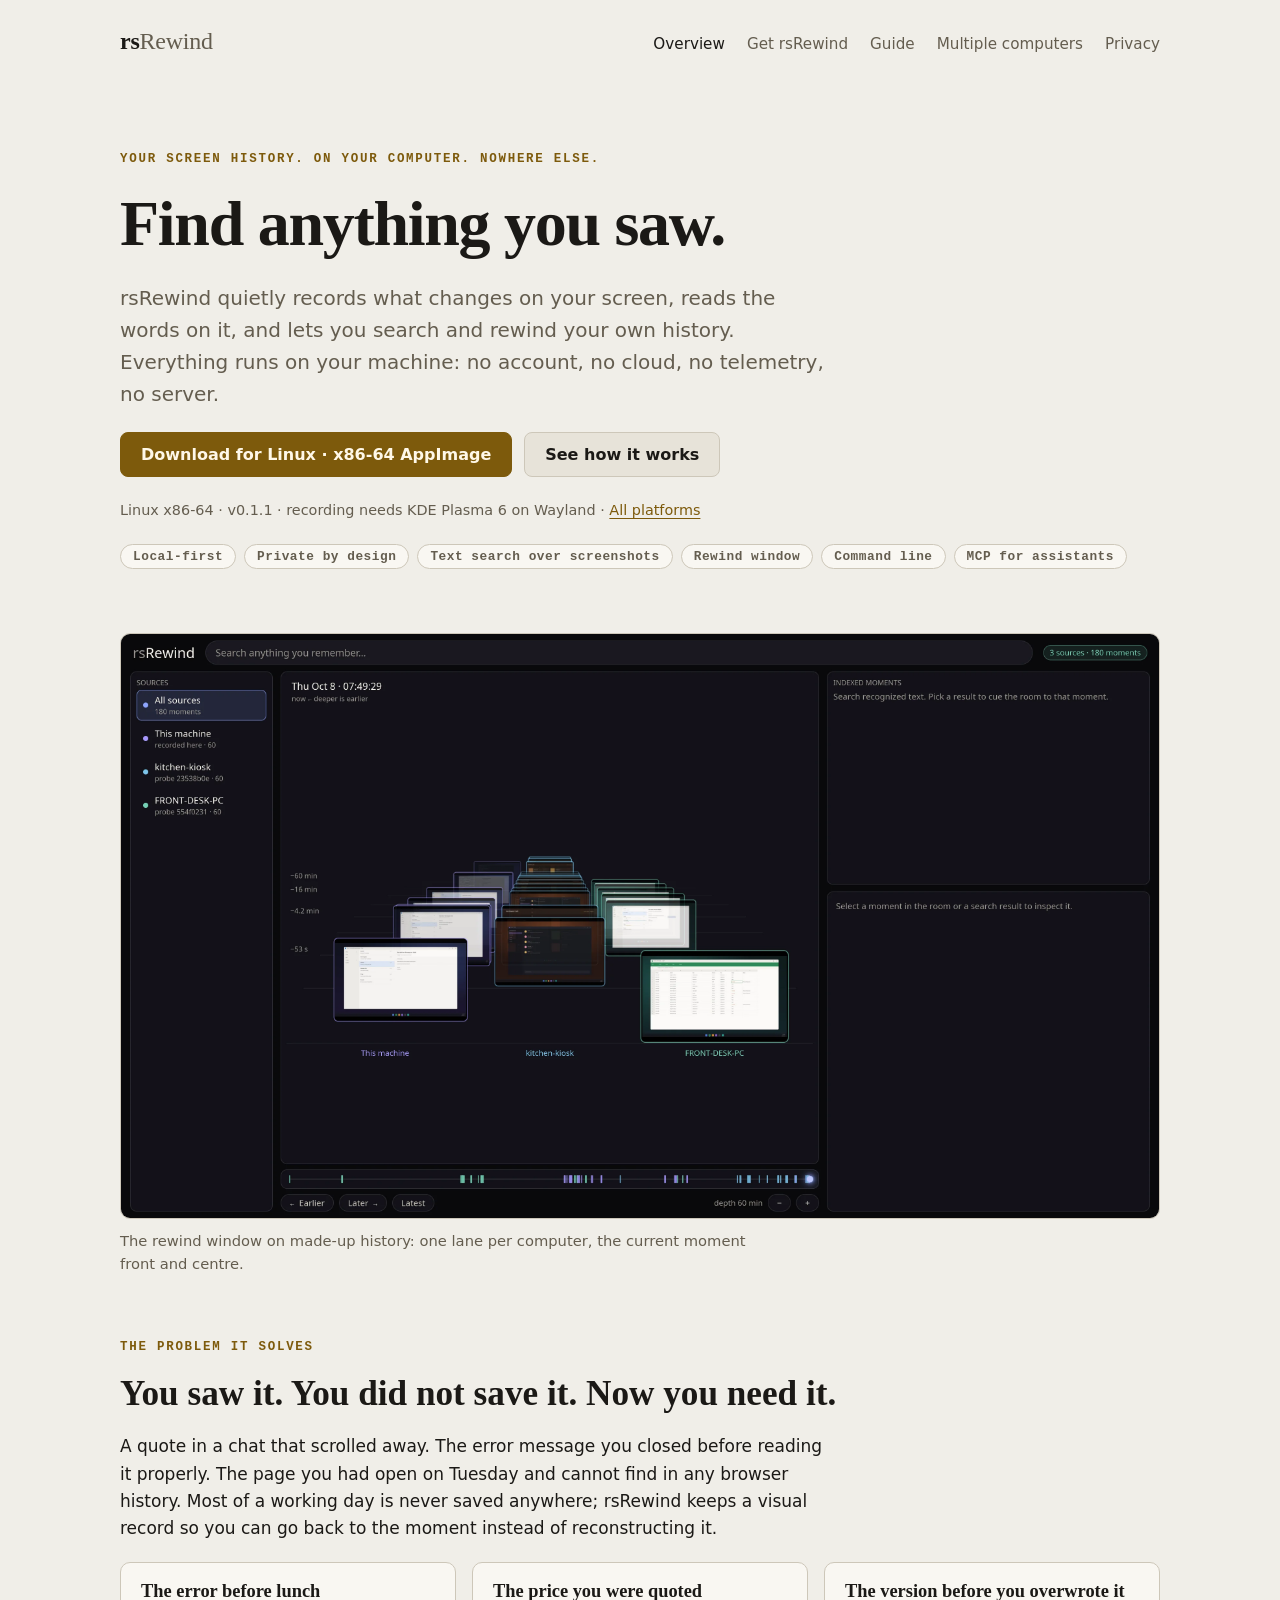
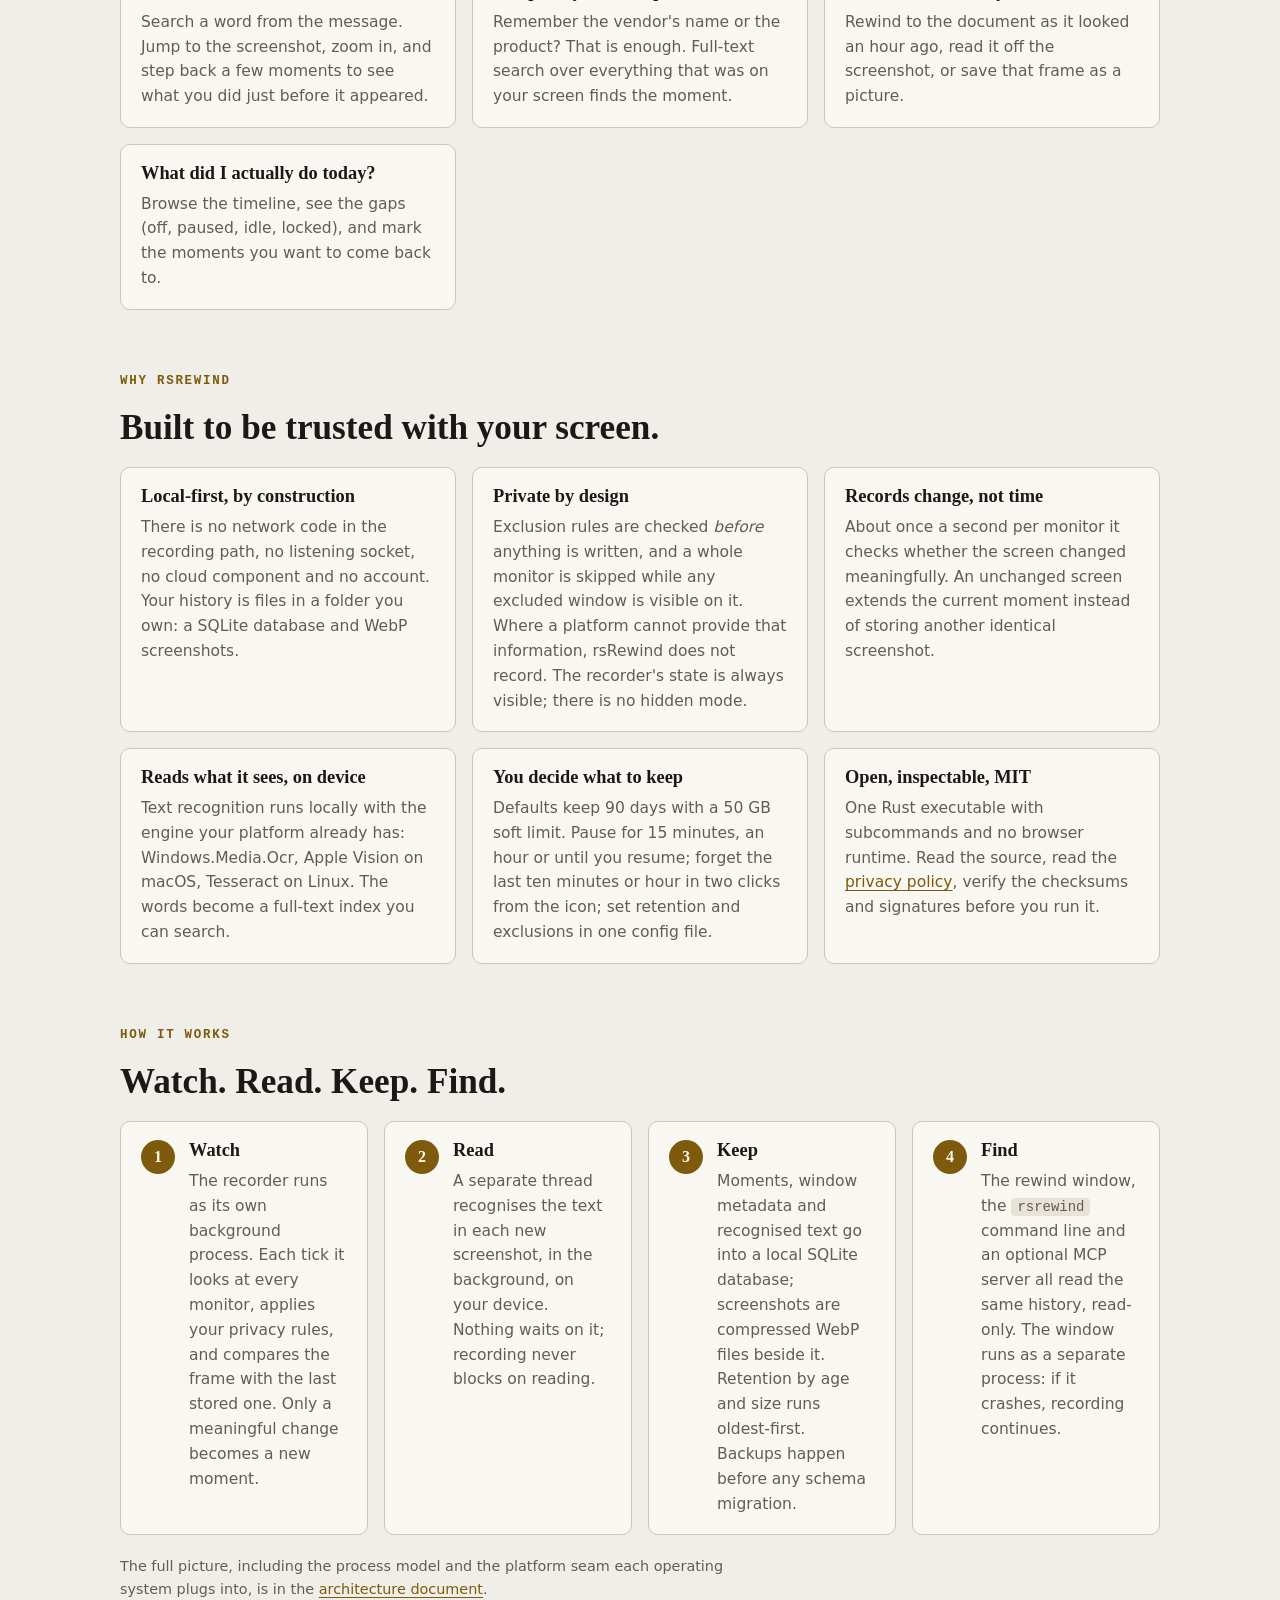
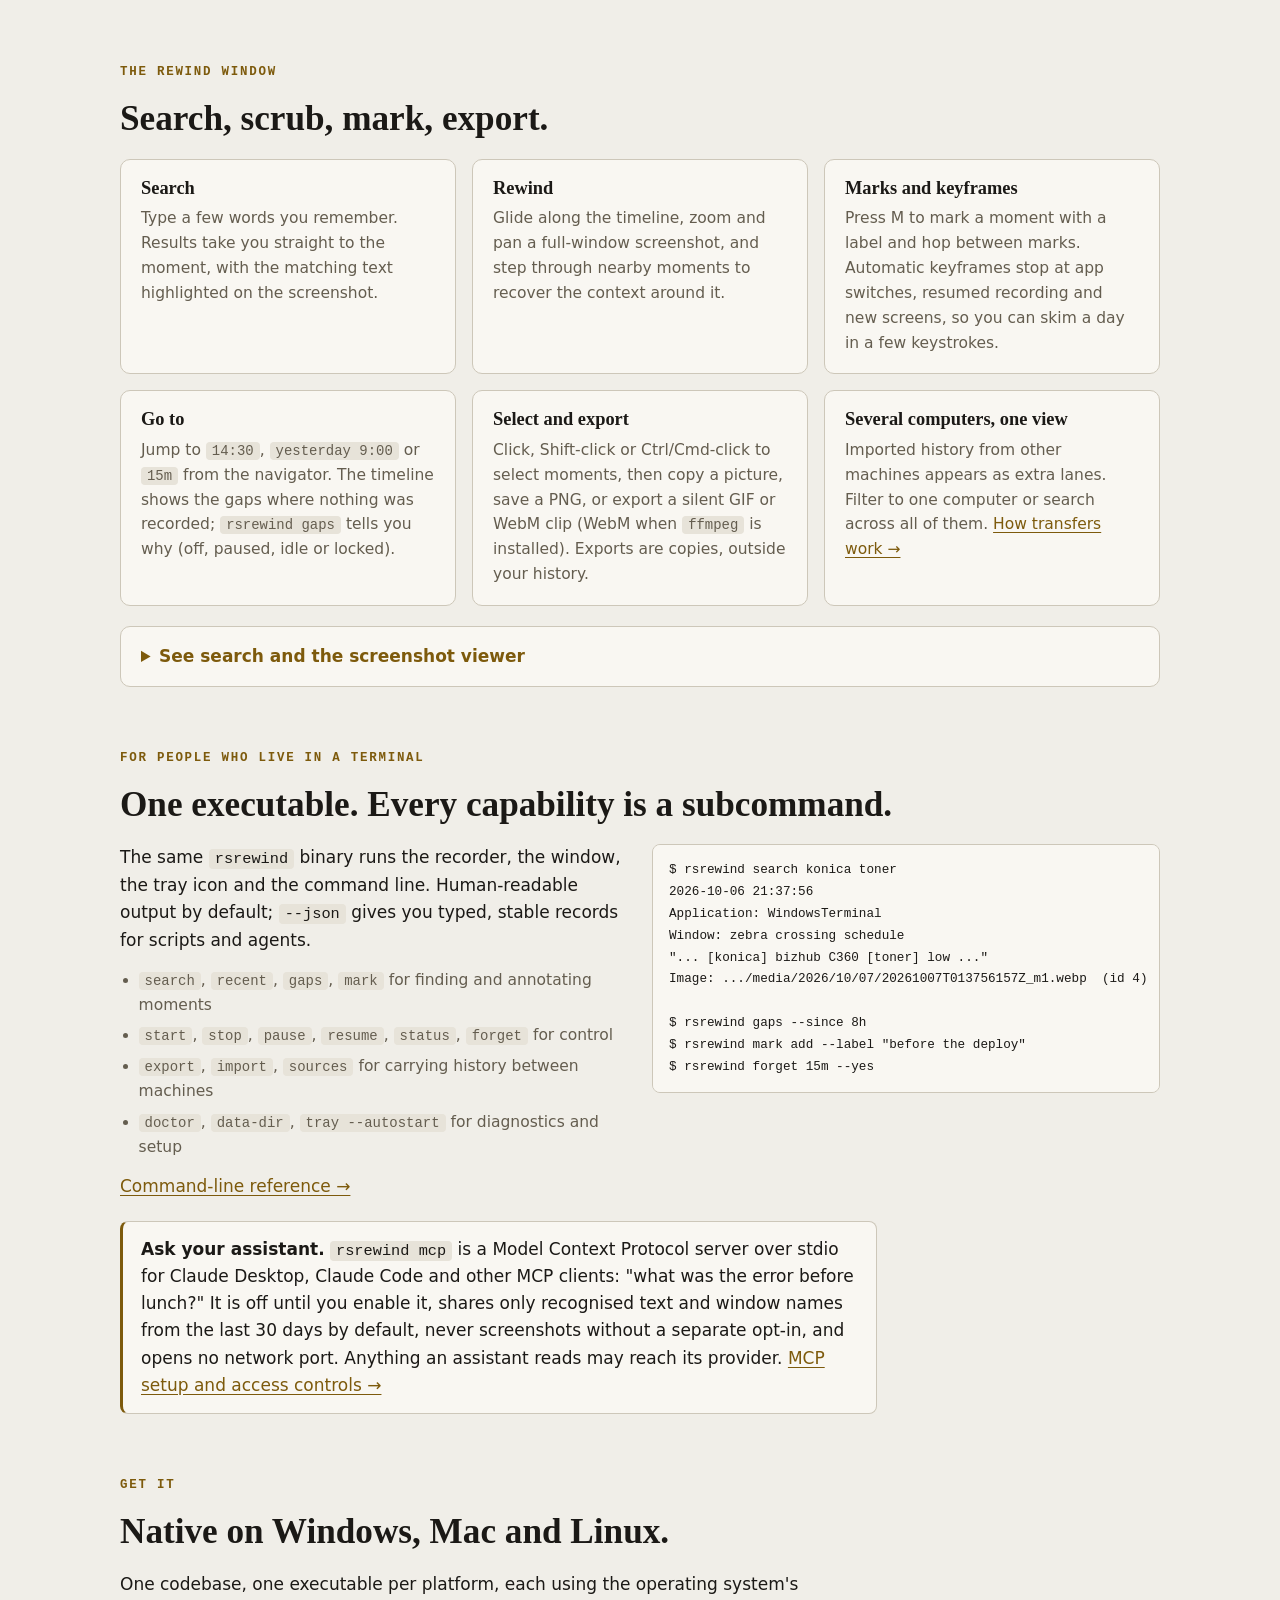
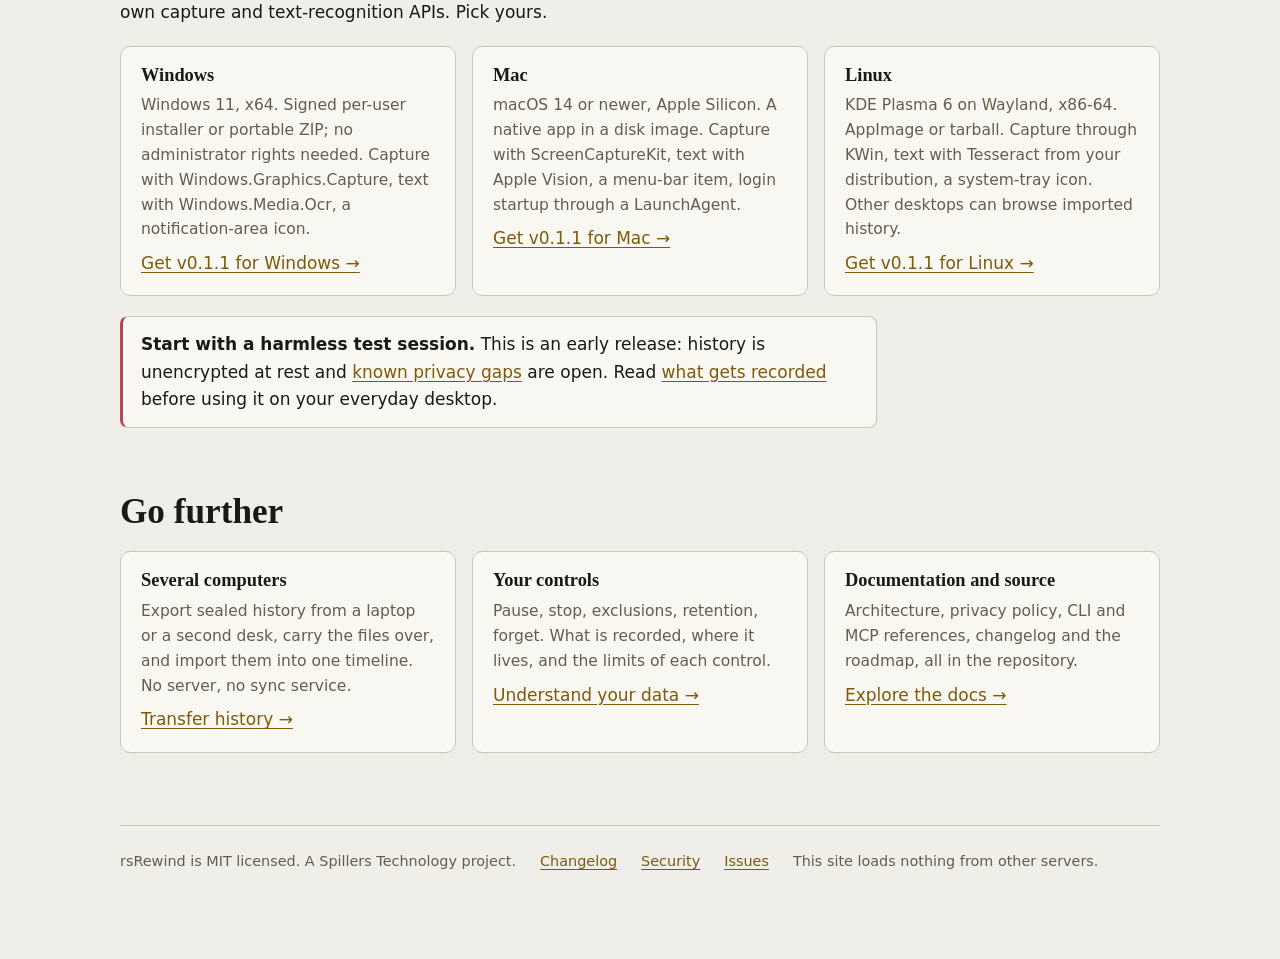
==== commit 737dd12c: "Merge fix/windows-static-crt; release 0.1.1 Brings the Windows static C runtime fix together with th" ====
--- a/site/index.html
+++ b/site/index.html
@@ -19,7 +19,7 @@
   <h1>Find anything you saw.</h1>
   <p class="lede">rsRewind quietly records what changes on your screen, reads the words on it, and lets you search and rewind your own history. Everything runs on your machine: no account, no cloud, no telemetry, no server.</p>
   <div class="cta"><a class="btn primary" data-platform-download href="install.html">Get rsRewind</a><a class="btn" href="#how">See how it works</a></div>
-  <p class="note" data-platform-note>v0.1.0 for Windows 11, macOS 14+ (Apple Silicon) and KDE Plasma 6 · MIT licensed · <a href="install.html">All platforms</a></p>
+  <p class="note" data-platform-note>v0.1.1 for Windows 11, macOS 14+ (Apple Silicon) and KDE Plasma 6 · MIT licensed · <a href="install.html">All platforms</a></p>
   <ul class="pills" aria-label="Highlights"><li>Local-first</li><li>Private by design</li><li>Text search over screenshots</li><li>Rewind window</li><li>Command line</li><li>MCP for assistants</li></ul>
 </section>
 
@@ -109,9 +109,9 @@
   <h2>Native on Windows, Mac and Linux.</h2>
   <p>One codebase, one executable per platform, each using the operating system's own capture and text-recognition APIs. Pick yours.</p>
   <div class="grid">
-    <div class="card"><h3>Windows</h3><p>Windows 11, x64. Signed per-user installer or portable ZIP; no administrator rights needed. Capture with Windows.Graphics.Capture, text with Windows.Media.Ocr, a notification-area icon.</p><a href="install.html#windows">Get v0.1.0 for Windows →</a></div>
-    <div class="card"><h3>Mac</h3><p>macOS 14 or newer, Apple Silicon. A native app in a disk image. Capture with ScreenCaptureKit, text with Apple Vision, a menu-bar item, login startup through a LaunchAgent.</p><a href="install.html#macos">Get v0.1.0 for Mac →</a></div>
-    <div class="card"><h3>Linux</h3><p>KDE Plasma 6 on Wayland, x86-64. AppImage or tarball. Capture through KWin, text with Tesseract from your distribution, a system-tray icon. Other desktops can browse imported history.</p><a href="install.html#linux">Get v0.1.0 for Linux →</a></div>
+    <div class="card"><h3>Windows</h3><p>Windows 11, x64. Signed per-user installer or portable ZIP; no administrator rights needed. Capture with Windows.Graphics.Capture, text with Windows.Media.Ocr, a notification-area icon.</p><a href="install.html#windows">Get v0.1.1 for Windows →</a></div>
+    <div class="card"><h3>Mac</h3><p>macOS 14 or newer, Apple Silicon. A native app in a disk image. Capture with ScreenCaptureKit, text with Apple Vision, a menu-bar item, login startup through a LaunchAgent.</p><a href="install.html#macos">Get v0.1.1 for Mac →</a></div>
+    <div class="card"><h3>Linux</h3><p>KDE Plasma 6 on Wayland, x86-64. AppImage or tarball. Capture through KWin, text with Tesseract from your distribution, a system-tray icon. Other desktops can browse imported history.</p><a href="install.html#linux">Get v0.1.1 for Linux →</a></div>
   </div>
   <div class="callout warn"><p><strong>Start with a harmless test session.</strong> This is an early release: history is unencrypted at rest and <a href="https://github.com/spilloid/rsRewind/issues/12">known privacy gaps</a> are open. Read <a href="privacy.html">what gets recorded</a> before using it on your everyday desktop.</p></div>
 </section>
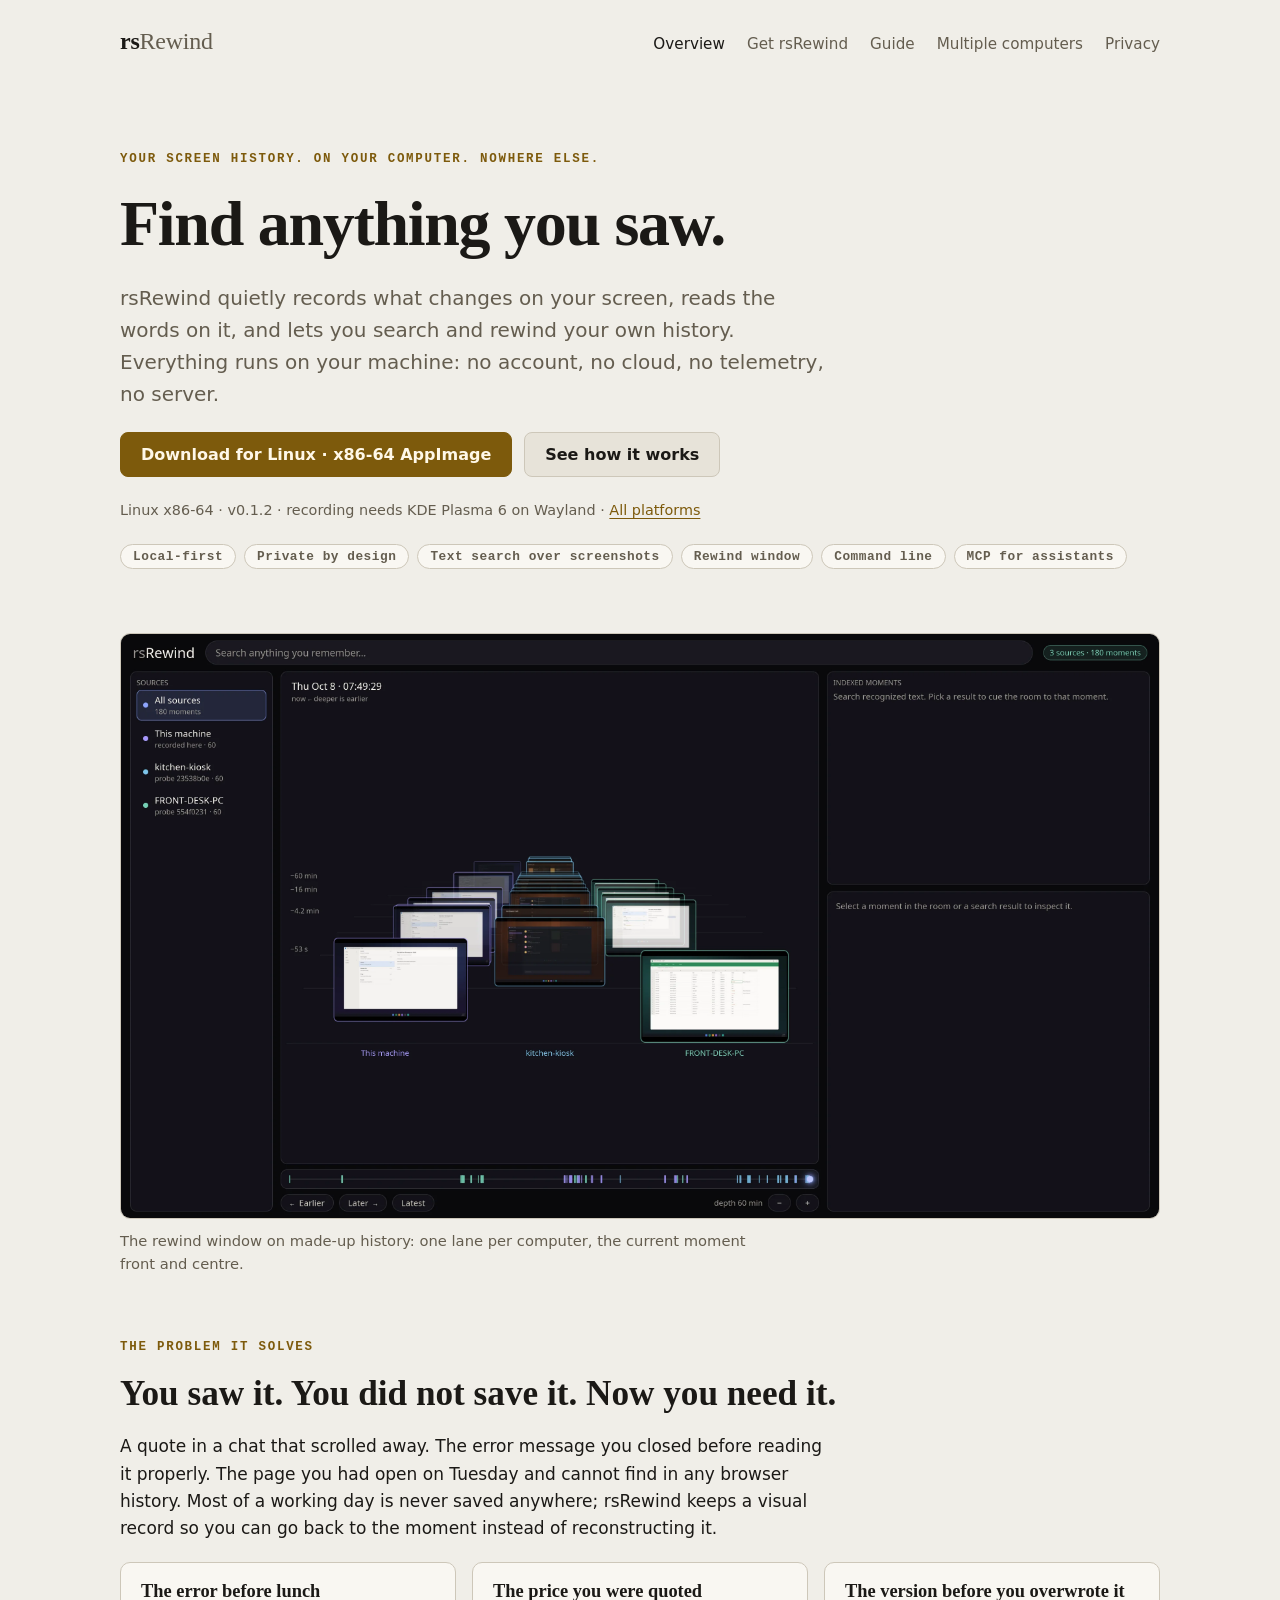
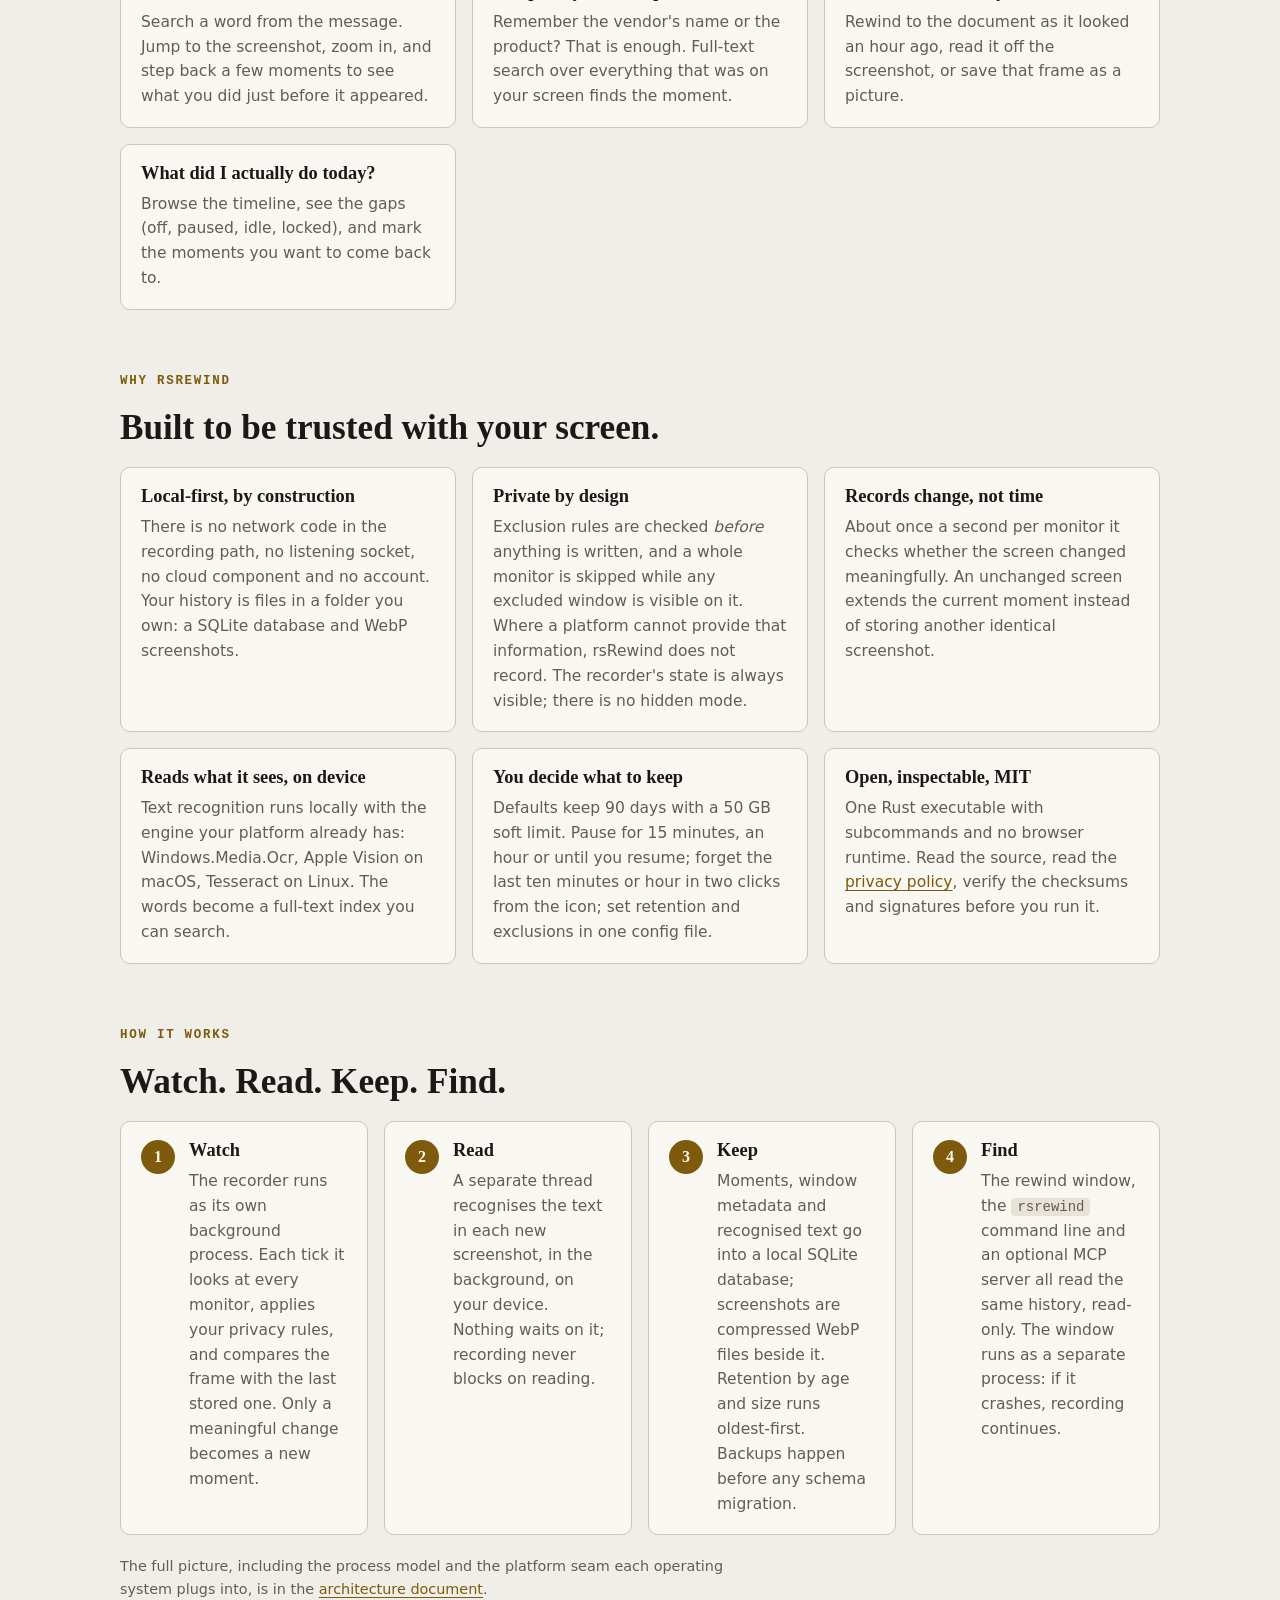
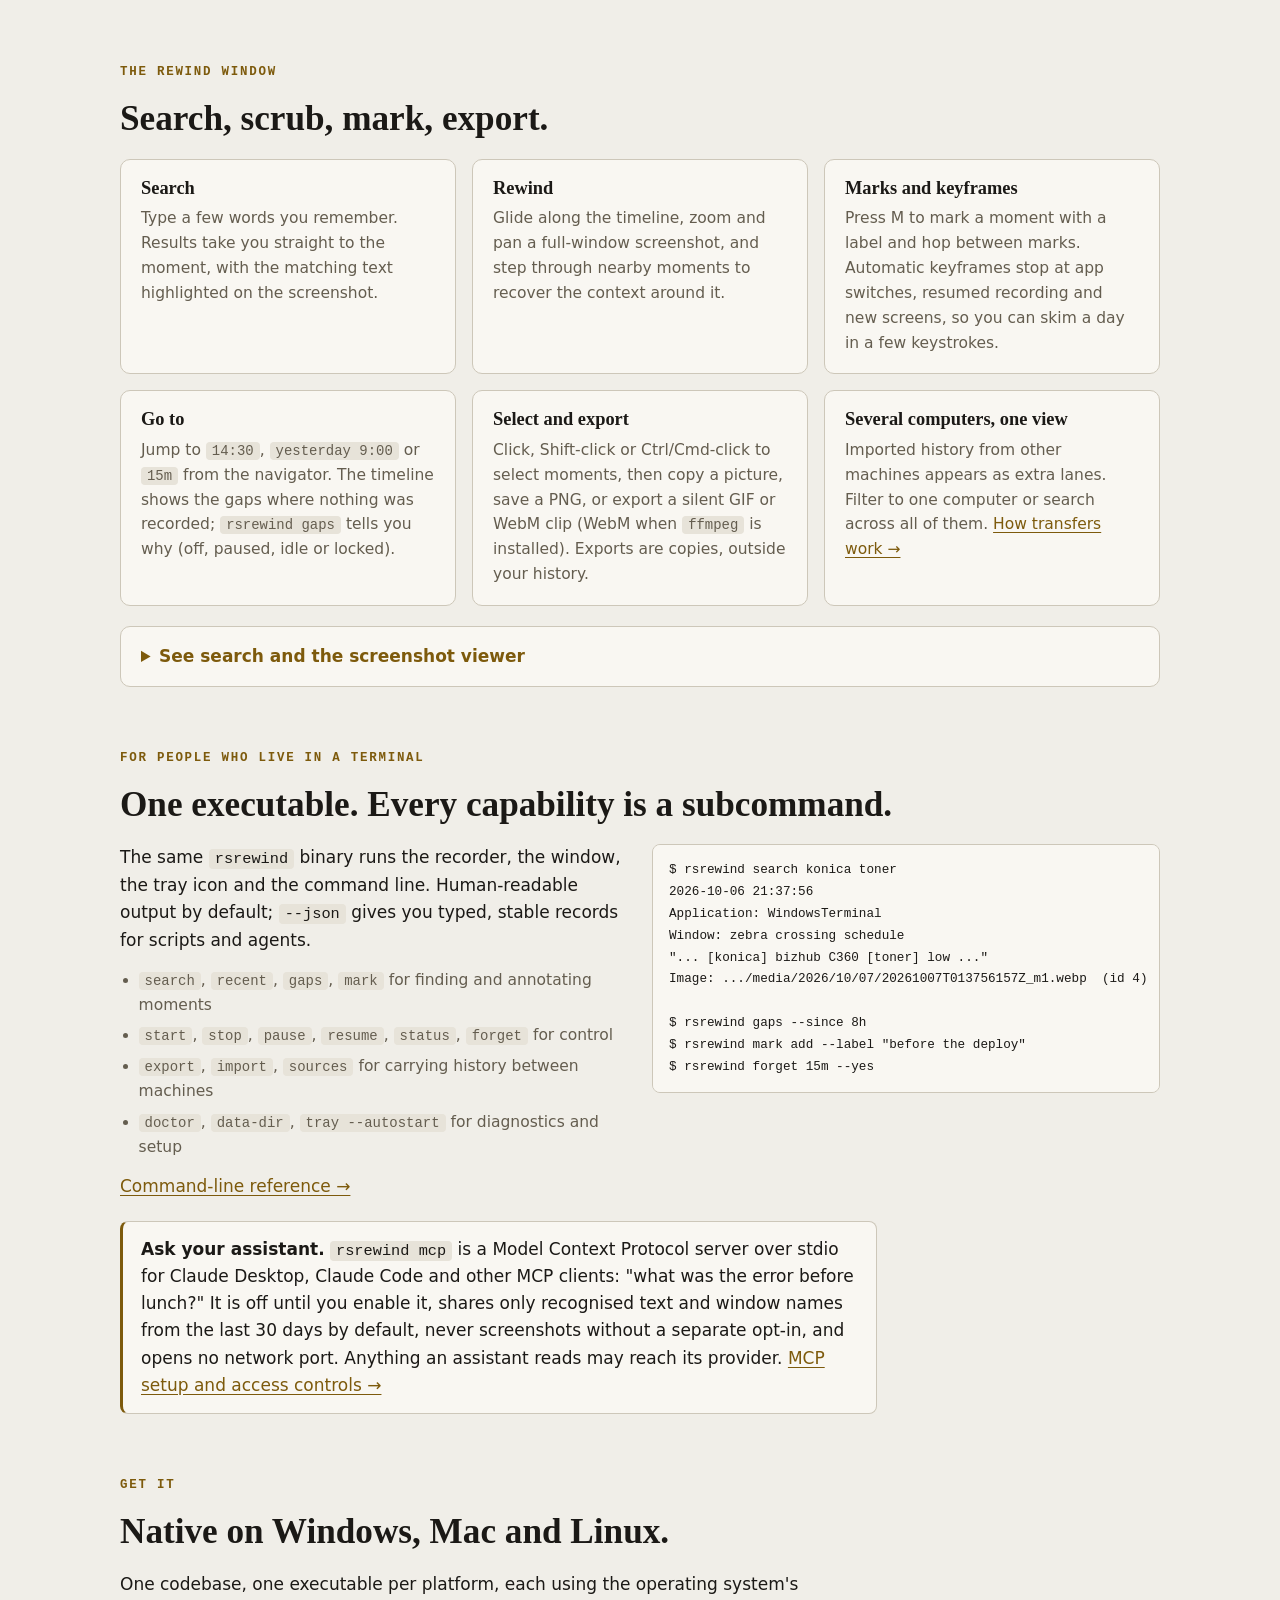
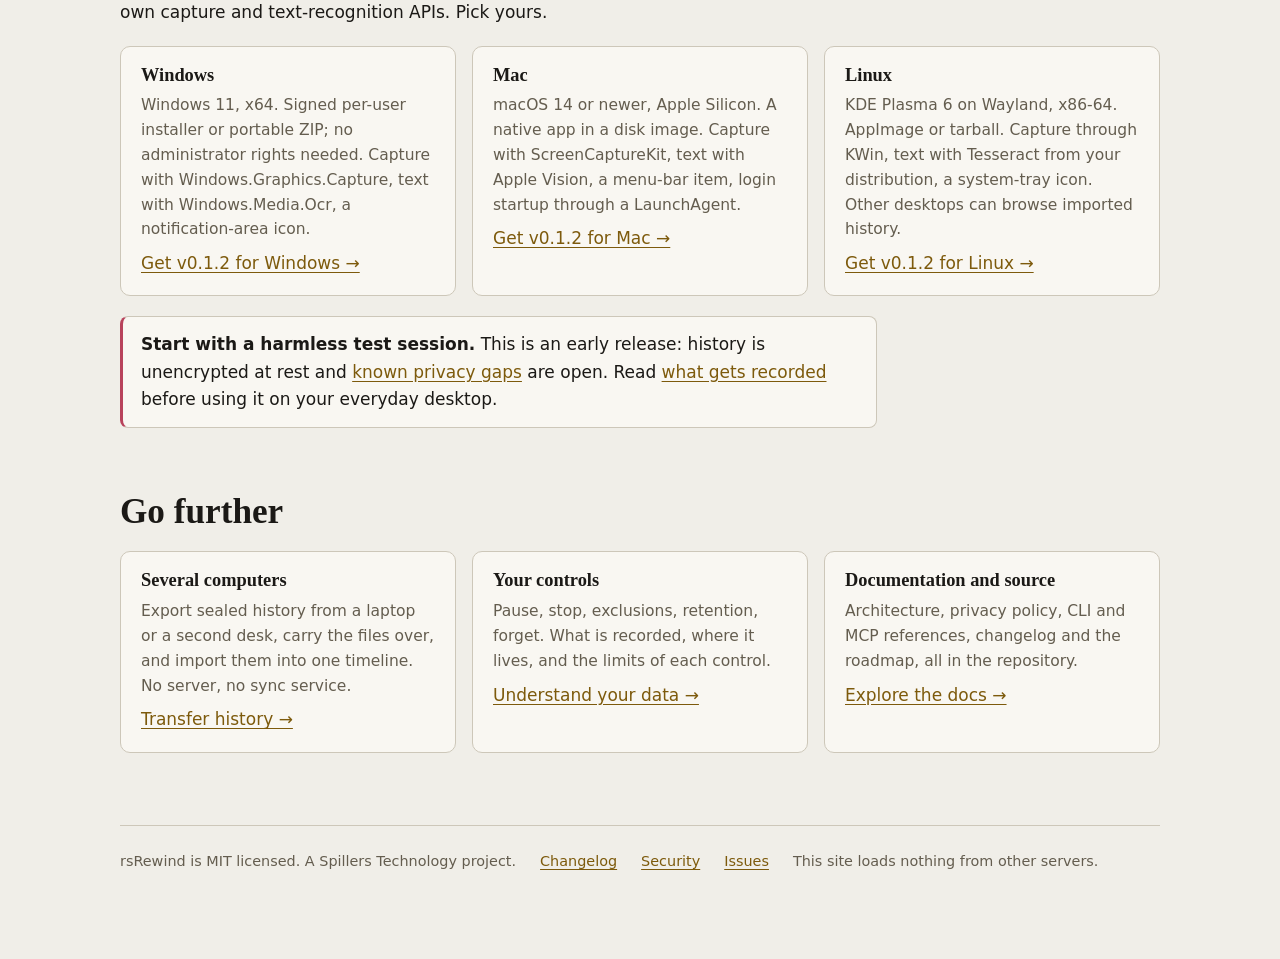
==== commit aa4b0dab: "release 0.1.2" ====
--- a/site/index.html
+++ b/site/index.html
@@ -19,7 +19,7 @@
   <h1>Find anything you saw.</h1>
   <p class="lede">rsRewind quietly records what changes on your screen, reads the words on it, and lets you search and rewind your own history. Everything runs on your machine: no account, no cloud, no telemetry, no server.</p>
   <div class="cta"><a class="btn primary" data-platform-download href="install.html">Get rsRewind</a><a class="btn" href="#how">See how it works</a></div>
-  <p class="note" data-platform-note>v0.1.1 for Windows 11, macOS 14+ (Apple Silicon) and KDE Plasma 6 · MIT licensed · <a href="install.html">All platforms</a></p>
+  <p class="note" data-platform-note>v0.1.2 for Windows 11, macOS 14+ (Apple Silicon) and KDE Plasma 6 · MIT licensed · <a href="install.html">All platforms</a></p>
   <ul class="pills" aria-label="Highlights"><li>Local-first</li><li>Private by design</li><li>Text search over screenshots</li><li>Rewind window</li><li>Command line</li><li>MCP for assistants</li></ul>
 </section>
 
@@ -109,9 +109,9 @@
   <h2>Native on Windows, Mac and Linux.</h2>
   <p>One codebase, one executable per platform, each using the operating system's own capture and text-recognition APIs. Pick yours.</p>
   <div class="grid">
-    <div class="card"><h3>Windows</h3><p>Windows 11, x64. Signed per-user installer or portable ZIP; no administrator rights needed. Capture with Windows.Graphics.Capture, text with Windows.Media.Ocr, a notification-area icon.</p><a href="install.html#windows">Get v0.1.1 for Windows →</a></div>
-    <div class="card"><h3>Mac</h3><p>macOS 14 or newer, Apple Silicon. A native app in a disk image. Capture with ScreenCaptureKit, text with Apple Vision, a menu-bar item, login startup through a LaunchAgent.</p><a href="install.html#macos">Get v0.1.1 for Mac →</a></div>
-    <div class="card"><h3>Linux</h3><p>KDE Plasma 6 on Wayland, x86-64. AppImage or tarball. Capture through KWin, text with Tesseract from your distribution, a system-tray icon. Other desktops can browse imported history.</p><a href="install.html#linux">Get v0.1.1 for Linux →</a></div>
+    <div class="card"><h3>Windows</h3><p>Windows 11, x64. Signed per-user installer or portable ZIP; no administrator rights needed. Capture with Windows.Graphics.Capture, text with Windows.Media.Ocr, a notification-area icon.</p><a href="install.html#windows">Get v0.1.2 for Windows →</a></div>
+    <div class="card"><h3>Mac</h3><p>macOS 14 or newer, Apple Silicon. A native app in a disk image. Capture with ScreenCaptureKit, text with Apple Vision, a menu-bar item, login startup through a LaunchAgent.</p><a href="install.html#macos">Get v0.1.2 for Mac →</a></div>
+    <div class="card"><h3>Linux</h3><p>KDE Plasma 6 on Wayland, x86-64. AppImage or tarball. Capture through KWin, text with Tesseract from your distribution, a system-tray icon. Other desktops can browse imported history.</p><a href="install.html#linux">Get v0.1.2 for Linux →</a></div>
   </div>
   <div class="callout warn"><p><strong>Start with a harmless test session.</strong> This is an early release: history is unencrypted at rest and <a href="https://github.com/spilloid/rsRewind/issues/12">known privacy gaps</a> are open. Read <a href="privacy.html">what gets recorded</a> before using it on your everyday desktop.</p></div>
 </section>
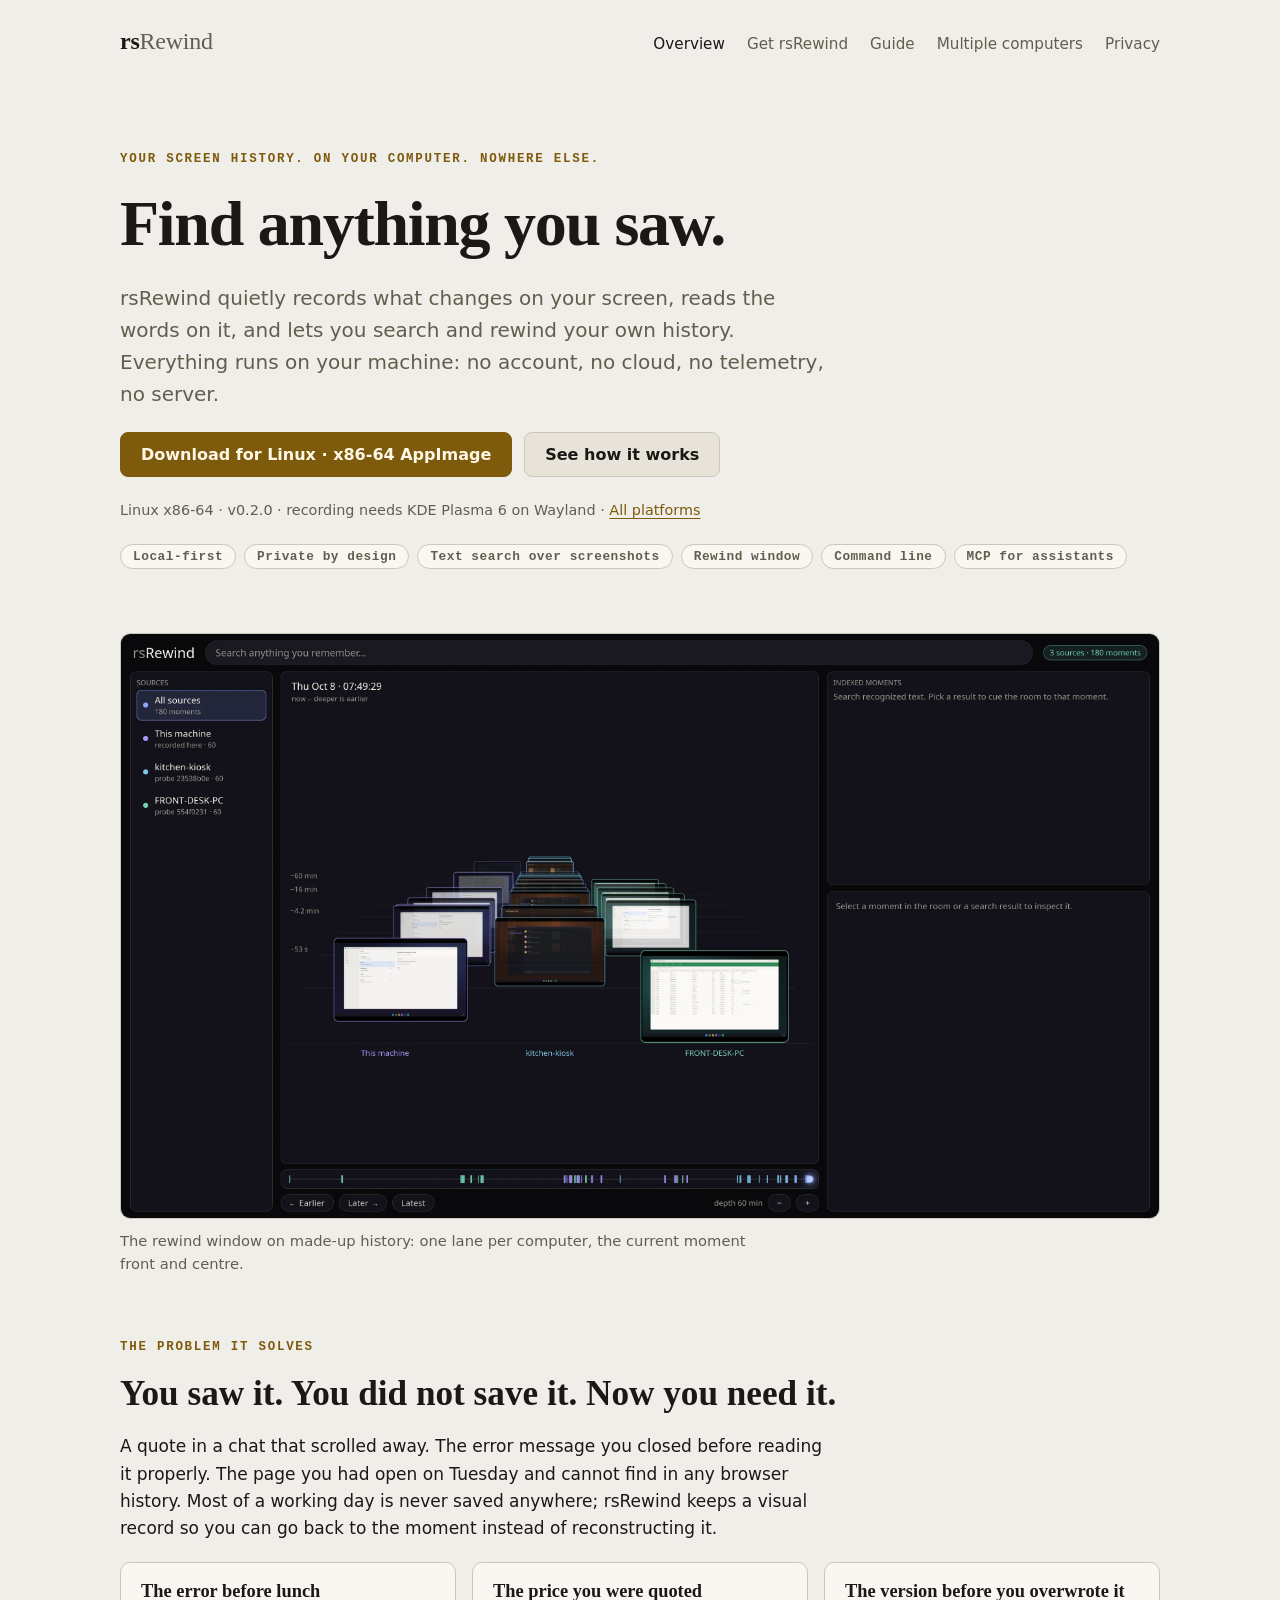
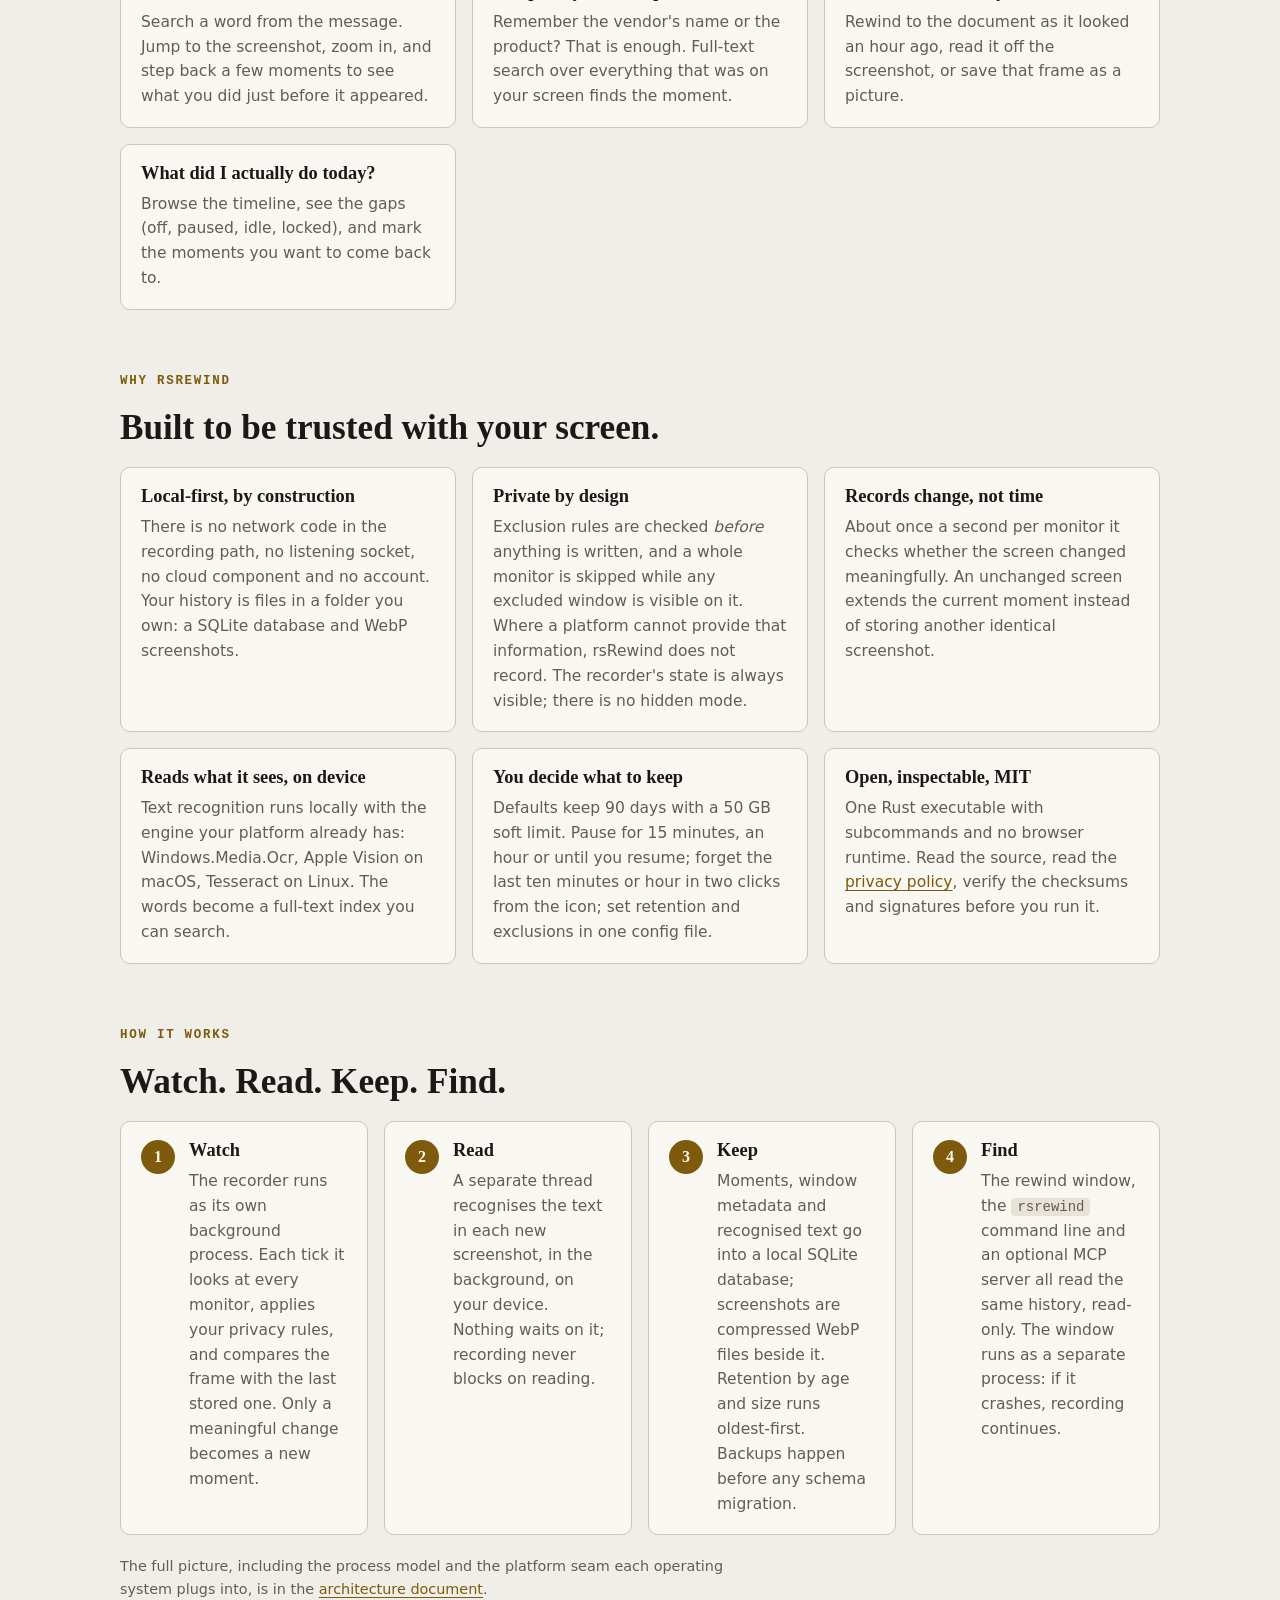
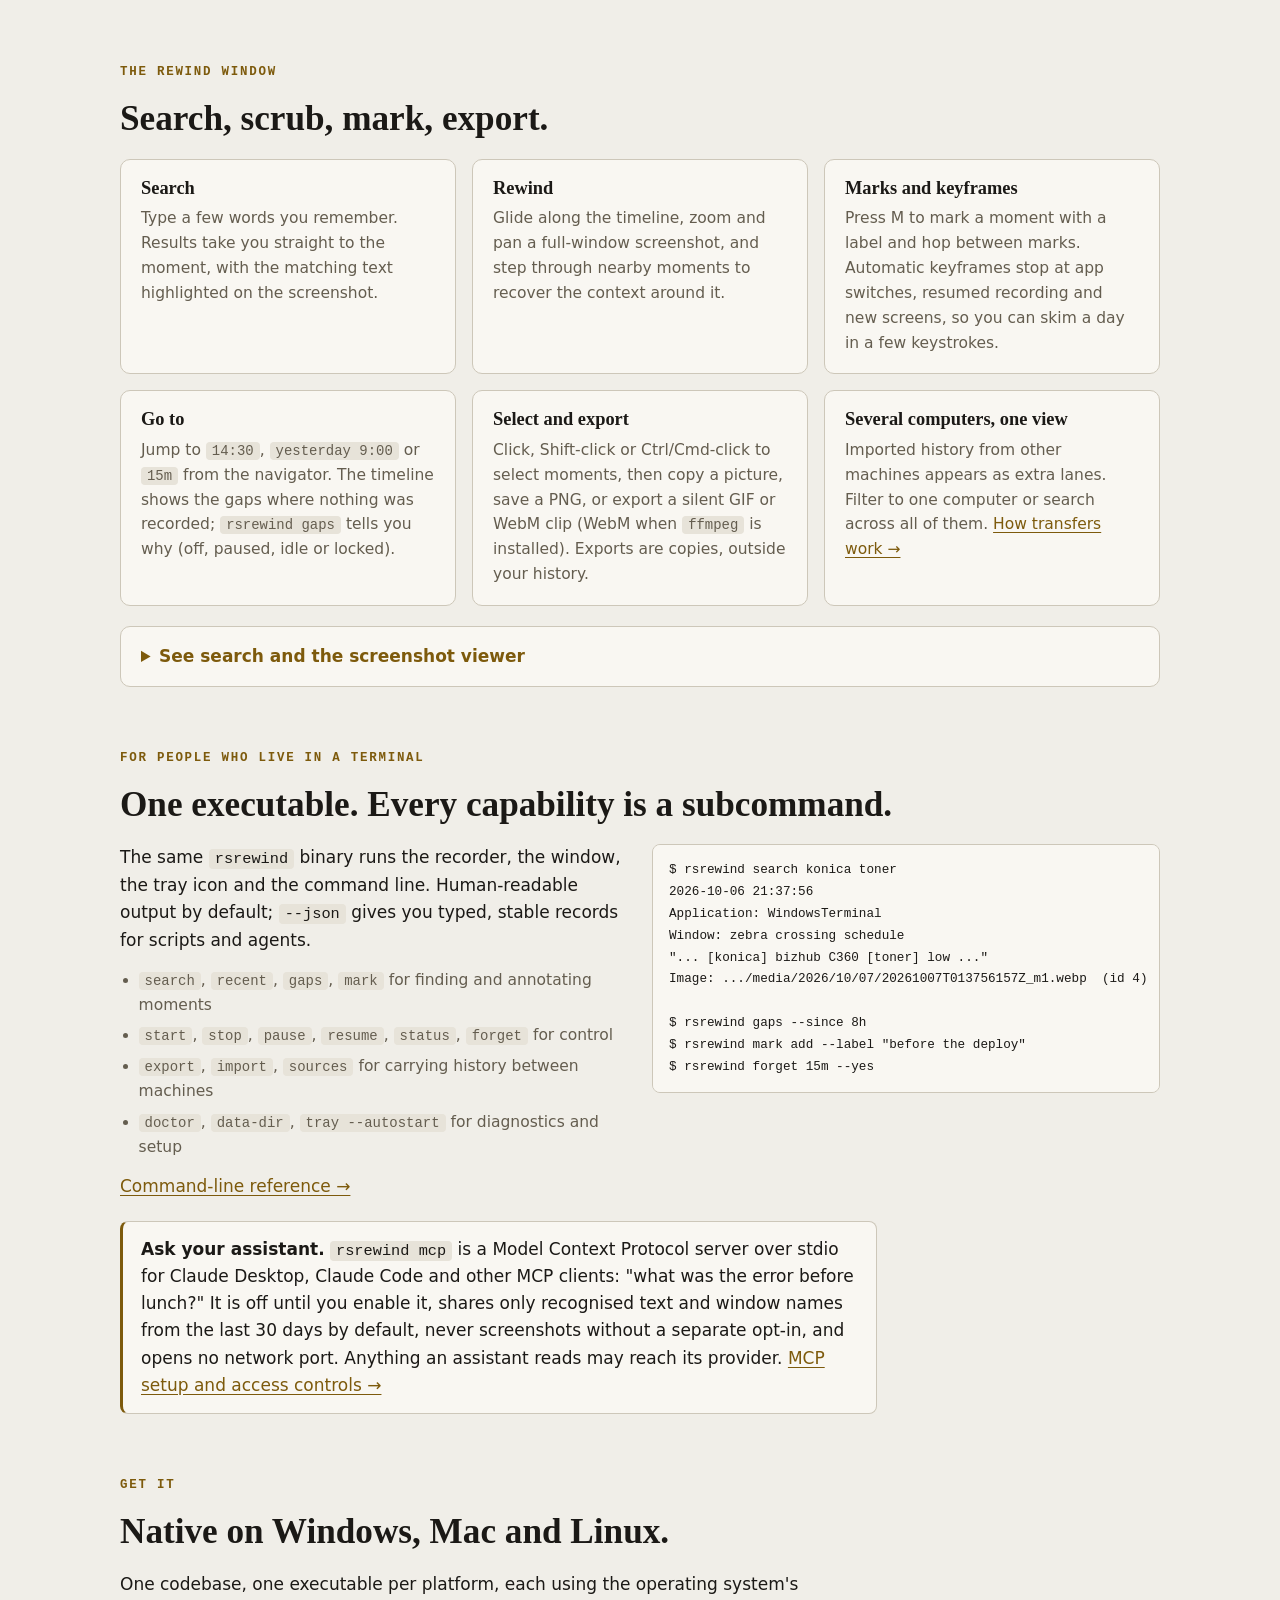
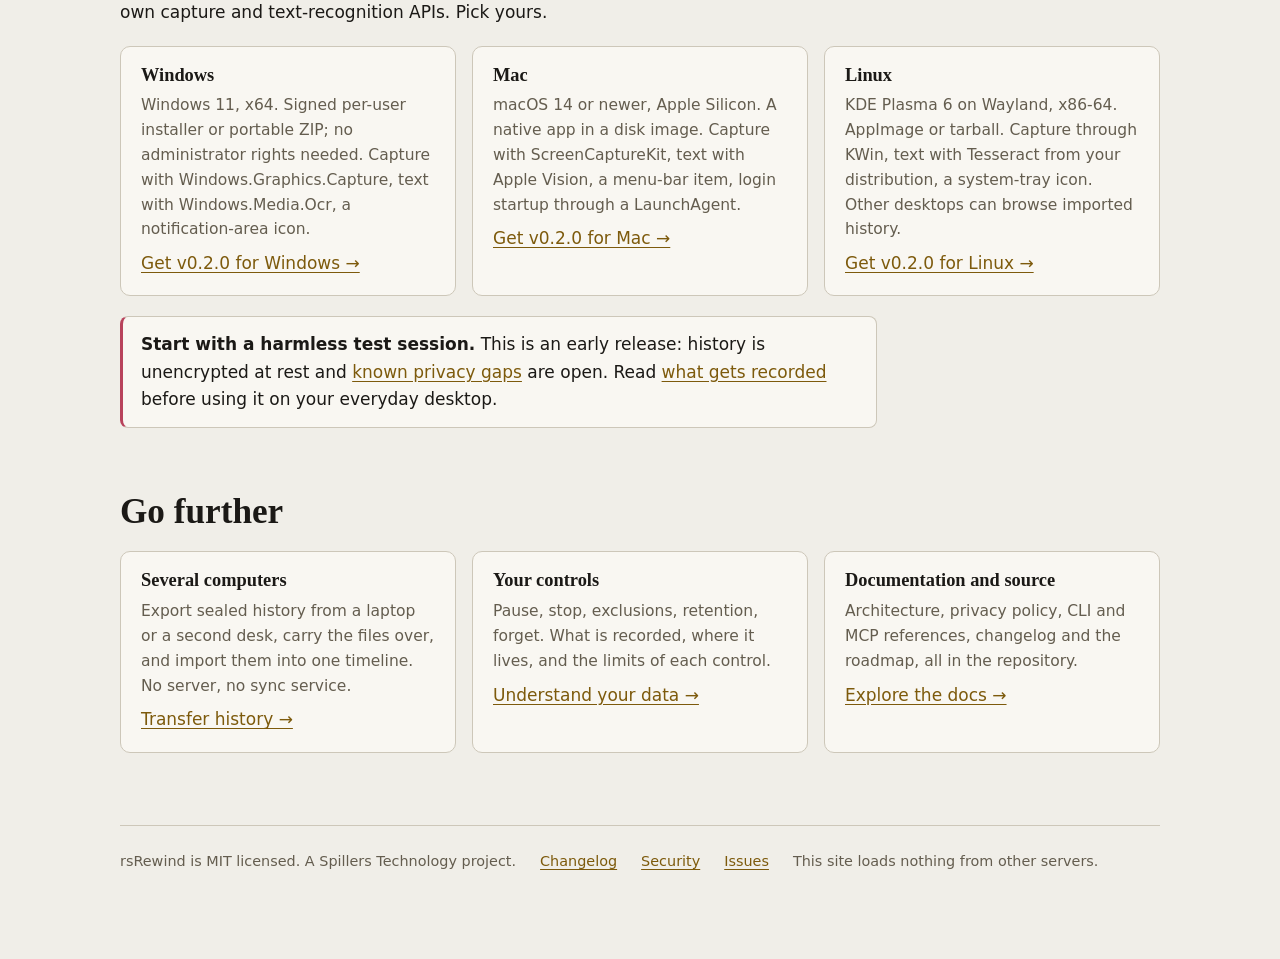
==== commit c0ff7969: "Release 0.2.0 Version, Cargo.lock, a dated changelog section with summary, known issues and upgrade " ====
--- a/site/index.html
+++ b/site/index.html
@@ -19,7 +19,7 @@
   <h1>Find anything you saw.</h1>
   <p class="lede">rsRewind quietly records what changes on your screen, reads the words on it, and lets you search and rewind your own history. Everything runs on your machine: no account, no cloud, no telemetry, no server.</p>
   <div class="cta"><a class="btn primary" data-platform-download href="install.html">Get rsRewind</a><a class="btn" href="#how">See how it works</a></div>
-  <p class="note" data-platform-note>v0.1.2 for Windows 11, macOS 14+ (Apple Silicon) and KDE Plasma 6 · MIT licensed · <a href="install.html">All platforms</a></p>
+  <p class="note" data-platform-note>v0.2.0 for Windows 11, macOS 14+ (Apple Silicon) and KDE Plasma 6 · MIT licensed · <a href="install.html">All platforms</a></p>
   <ul class="pills" aria-label="Highlights"><li>Local-first</li><li>Private by design</li><li>Text search over screenshots</li><li>Rewind window</li><li>Command line</li><li>MCP for assistants</li></ul>
 </section>
 
@@ -109,9 +109,9 @@
   <h2>Native on Windows, Mac and Linux.</h2>
   <p>One codebase, one executable per platform, each using the operating system's own capture and text-recognition APIs. Pick yours.</p>
   <div class="grid">
-    <div class="card"><h3>Windows</h3><p>Windows 11, x64. Signed per-user installer or portable ZIP; no administrator rights needed. Capture with Windows.Graphics.Capture, text with Windows.Media.Ocr, a notification-area icon.</p><a href="install.html#windows">Get v0.1.2 for Windows →</a></div>
-    <div class="card"><h3>Mac</h3><p>macOS 14 or newer, Apple Silicon. A native app in a disk image. Capture with ScreenCaptureKit, text with Apple Vision, a menu-bar item, login startup through a LaunchAgent.</p><a href="install.html#macos">Get v0.1.2 for Mac →</a></div>
-    <div class="card"><h3>Linux</h3><p>KDE Plasma 6 on Wayland, x86-64. AppImage or tarball. Capture through KWin, text with Tesseract from your distribution, a system-tray icon. Other desktops can browse imported history.</p><a href="install.html#linux">Get v0.1.2 for Linux →</a></div>
+    <div class="card"><h3>Windows</h3><p>Windows 11, x64. Signed per-user installer or portable ZIP; no administrator rights needed. Capture with Windows.Graphics.Capture, text with Windows.Media.Ocr, a notification-area icon.</p><a href="install.html#windows">Get v0.2.0 for Windows →</a></div>
+    <div class="card"><h3>Mac</h3><p>macOS 14 or newer, Apple Silicon. A native app in a disk image. Capture with ScreenCaptureKit, text with Apple Vision, a menu-bar item, login startup through a LaunchAgent.</p><a href="install.html#macos">Get v0.2.0 for Mac →</a></div>
+    <div class="card"><h3>Linux</h3><p>KDE Plasma 6 on Wayland, x86-64. AppImage or tarball. Capture through KWin, text with Tesseract from your distribution, a system-tray icon. Other desktops can browse imported history.</p><a href="install.html#linux">Get v0.2.0 for Linux →</a></div>
   </div>
   <div class="callout warn"><p><strong>Start with a harmless test session.</strong> This is an early release: history is unencrypted at rest and <a href="https://github.com/spilloid/rsRewind/issues/12">known privacy gaps</a> are open. Read <a href="privacy.html">what gets recorded</a> before using it on your everyday desktop.</p></div>
 </section>
